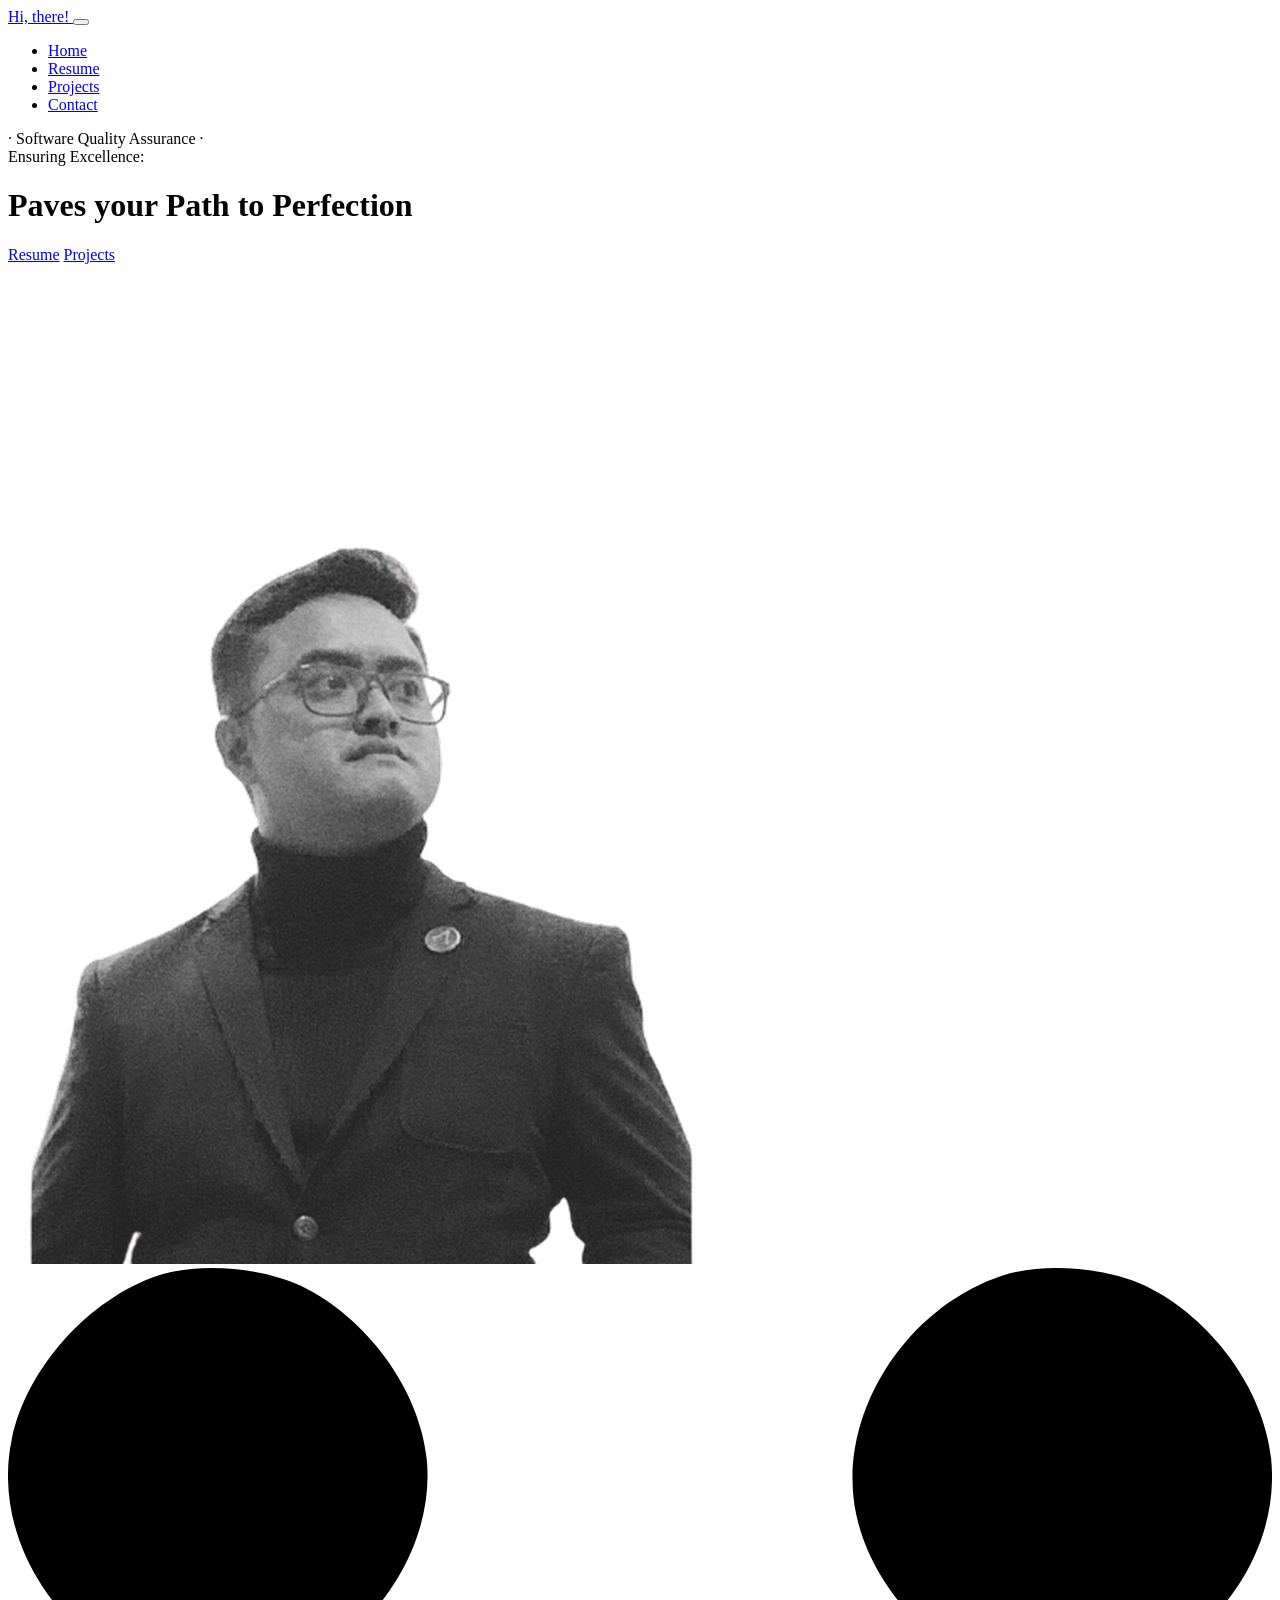
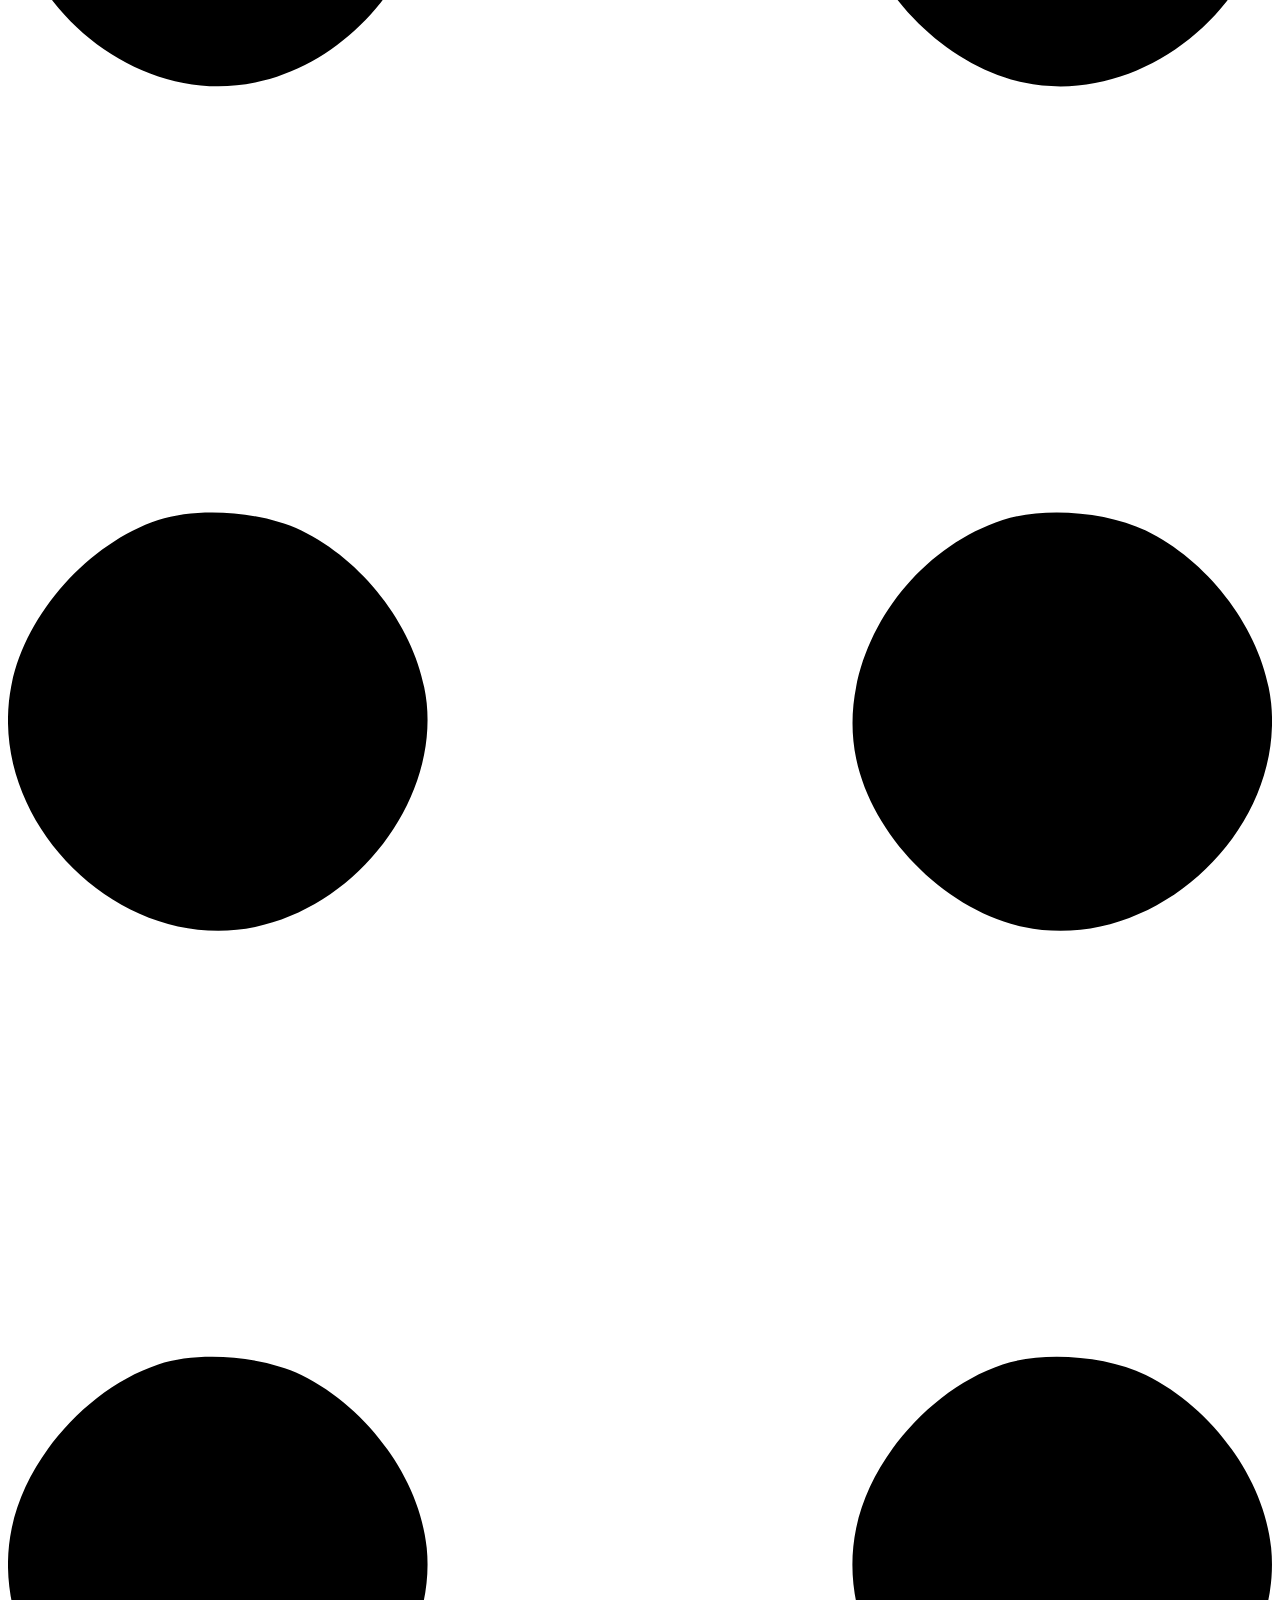
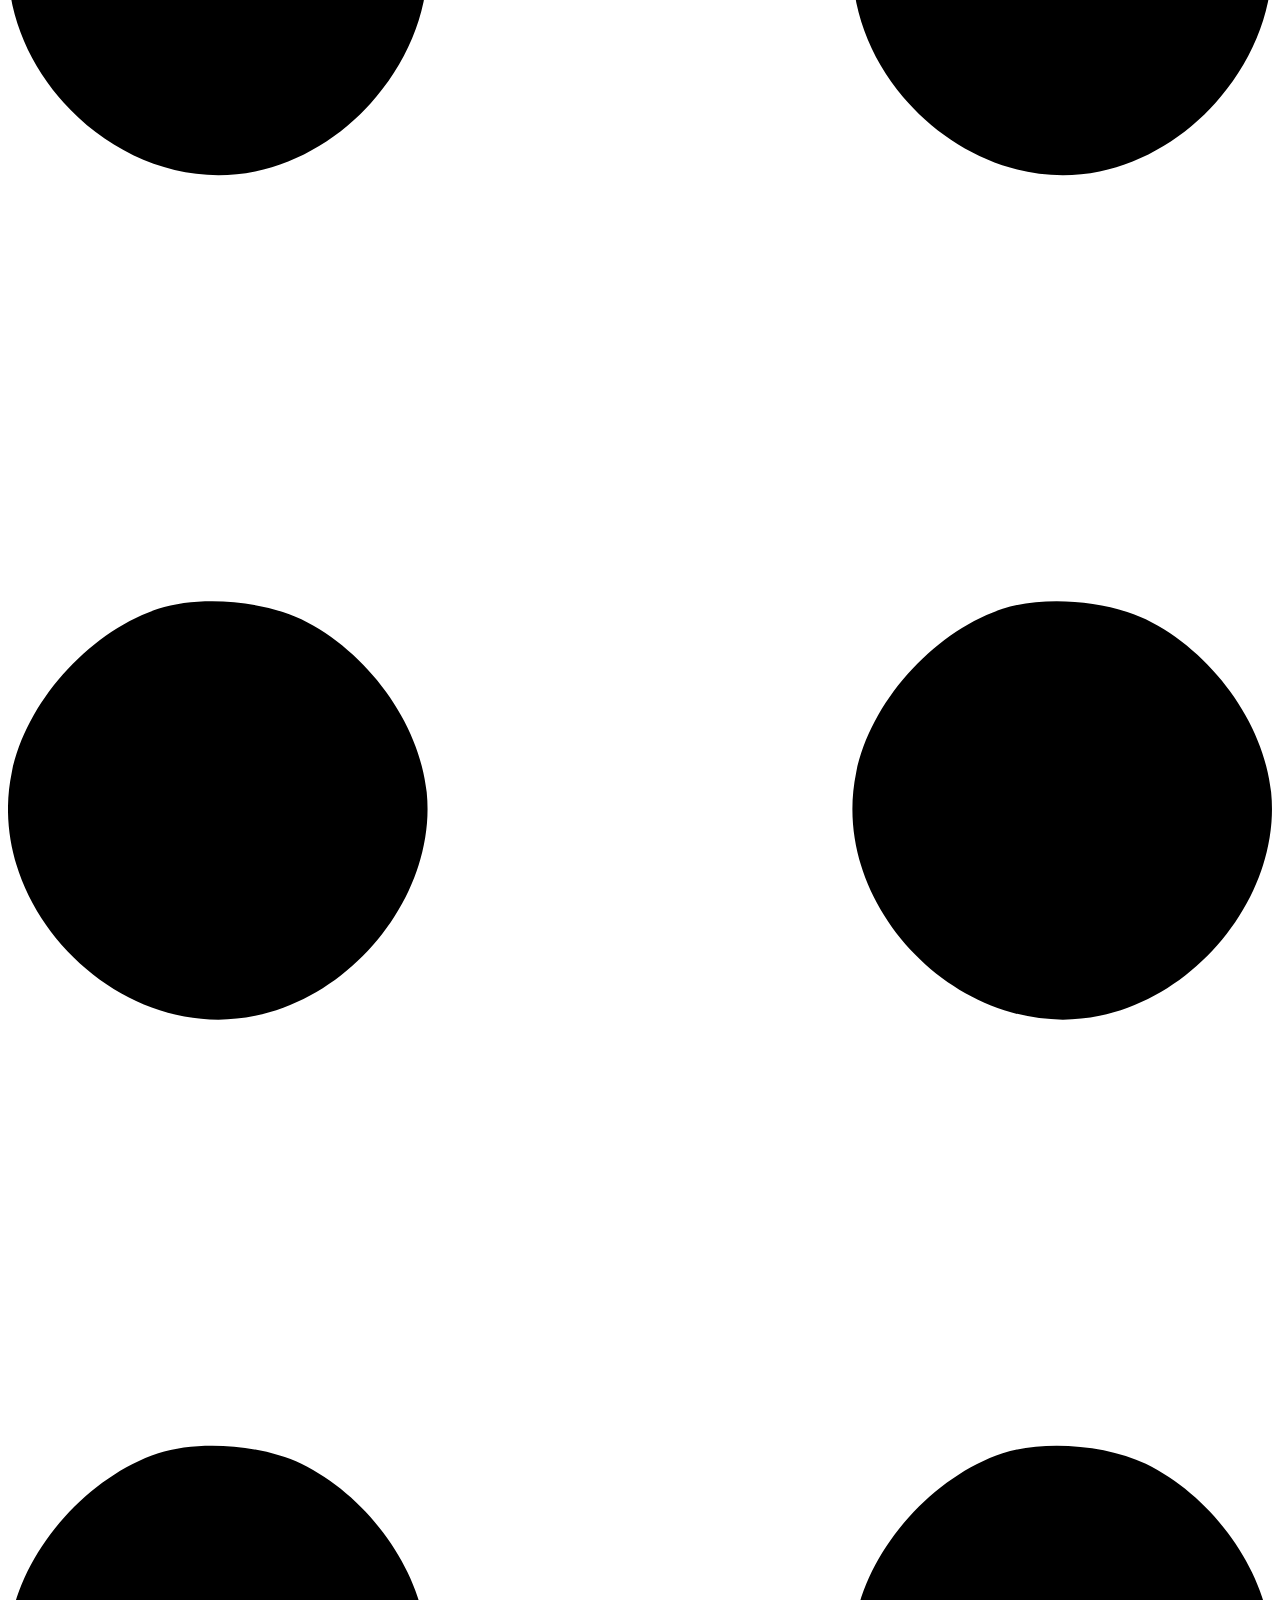
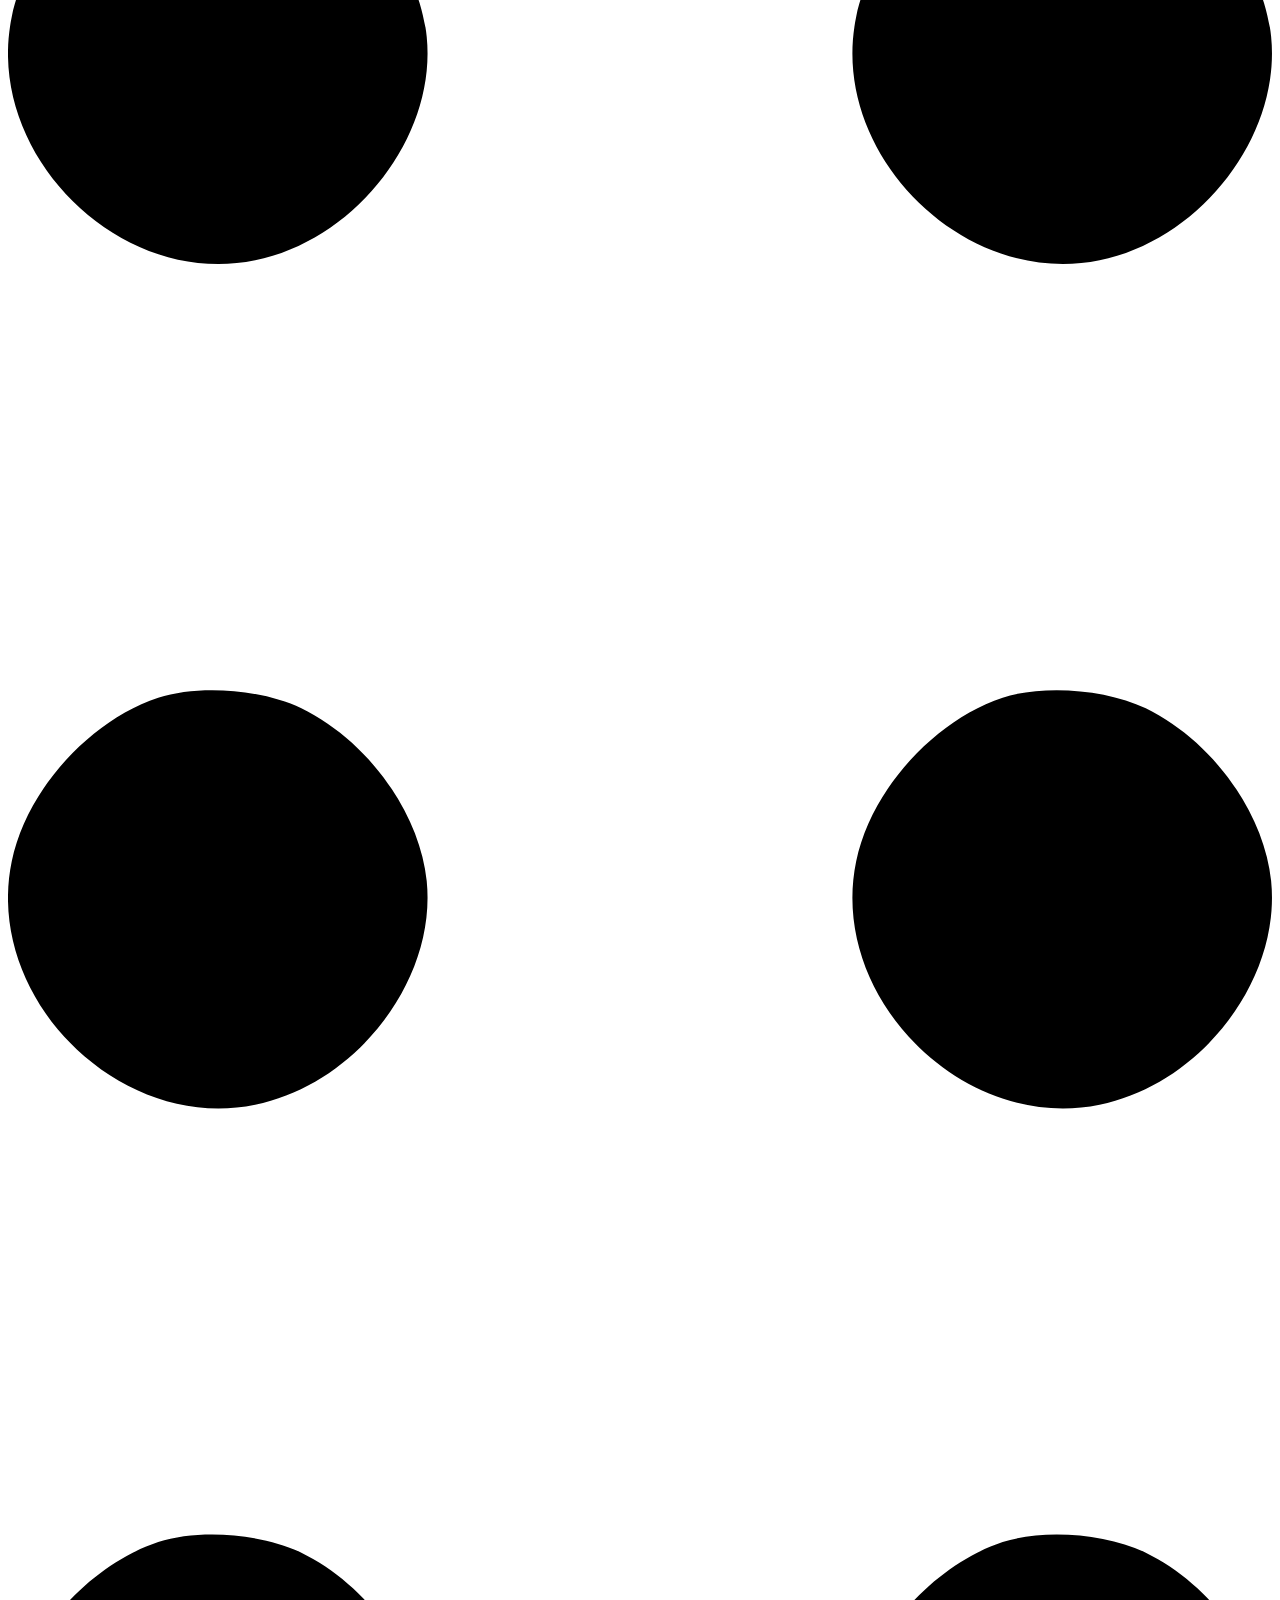
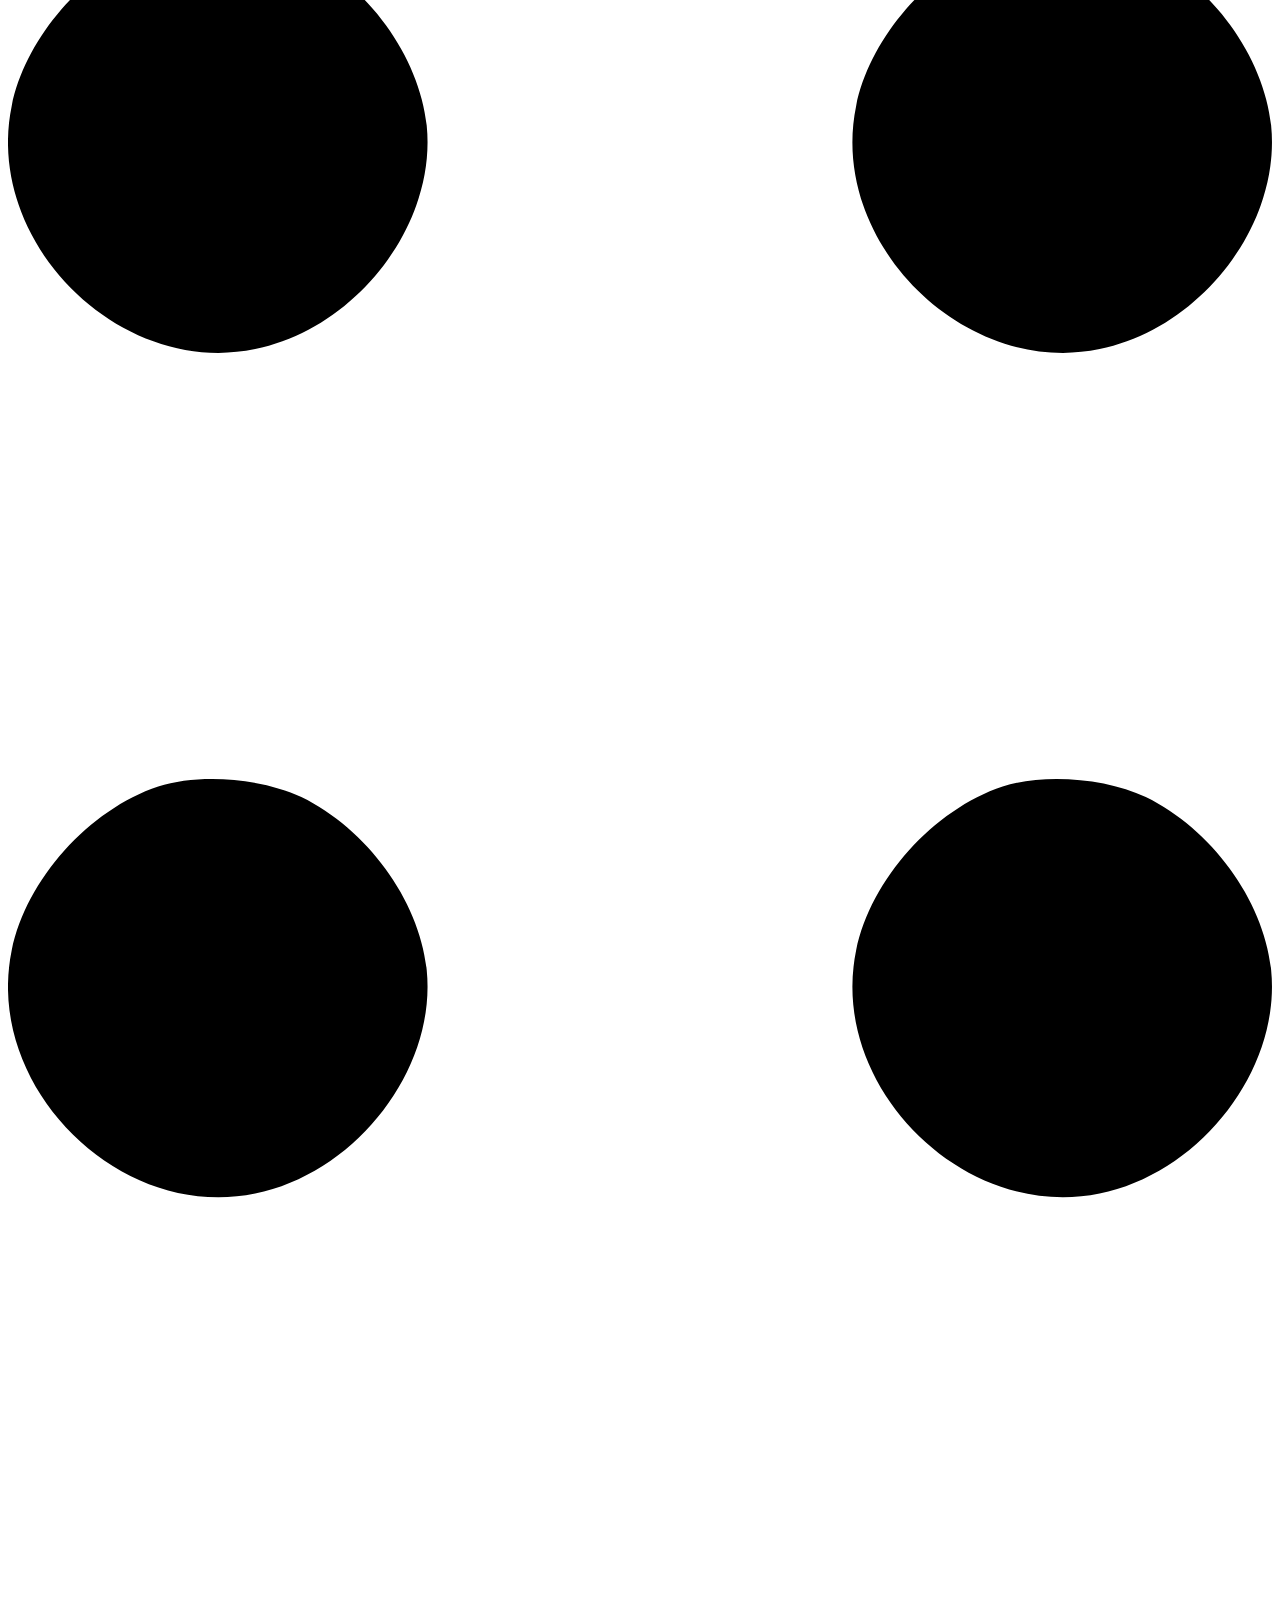
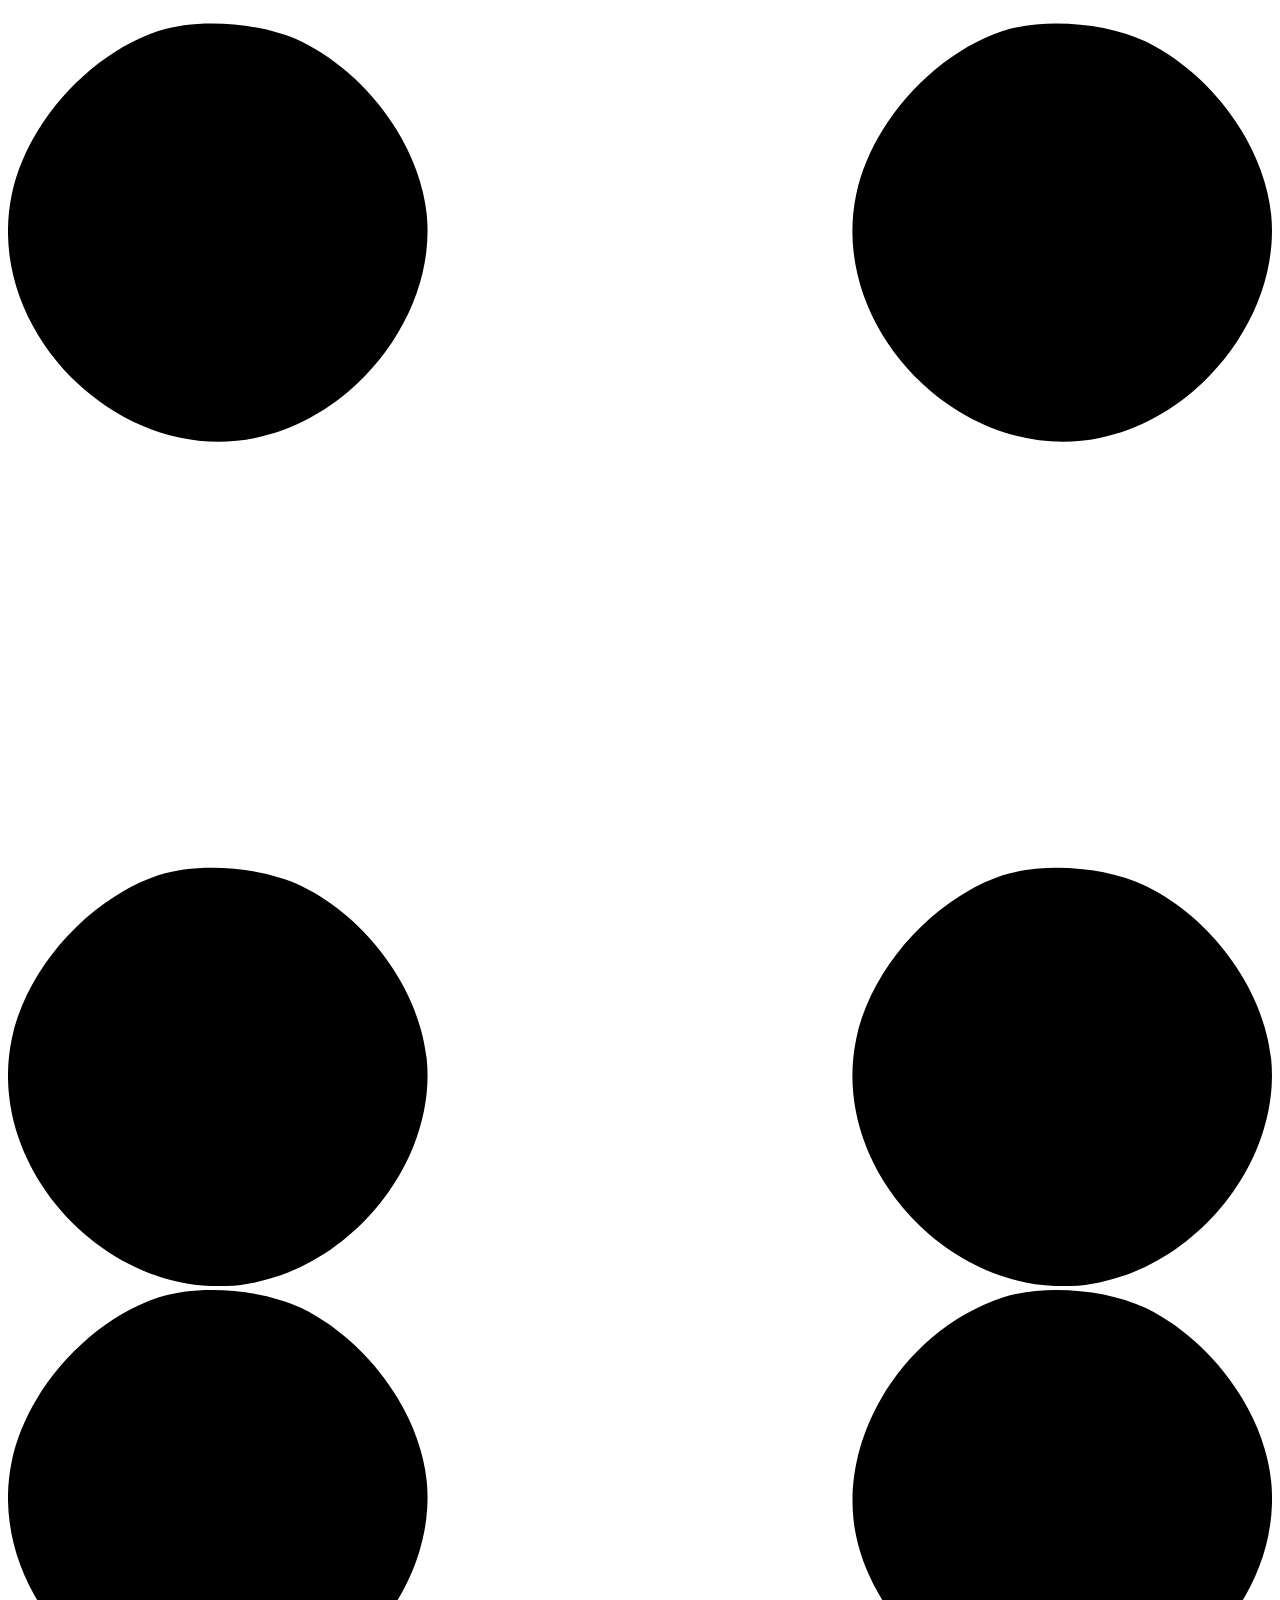
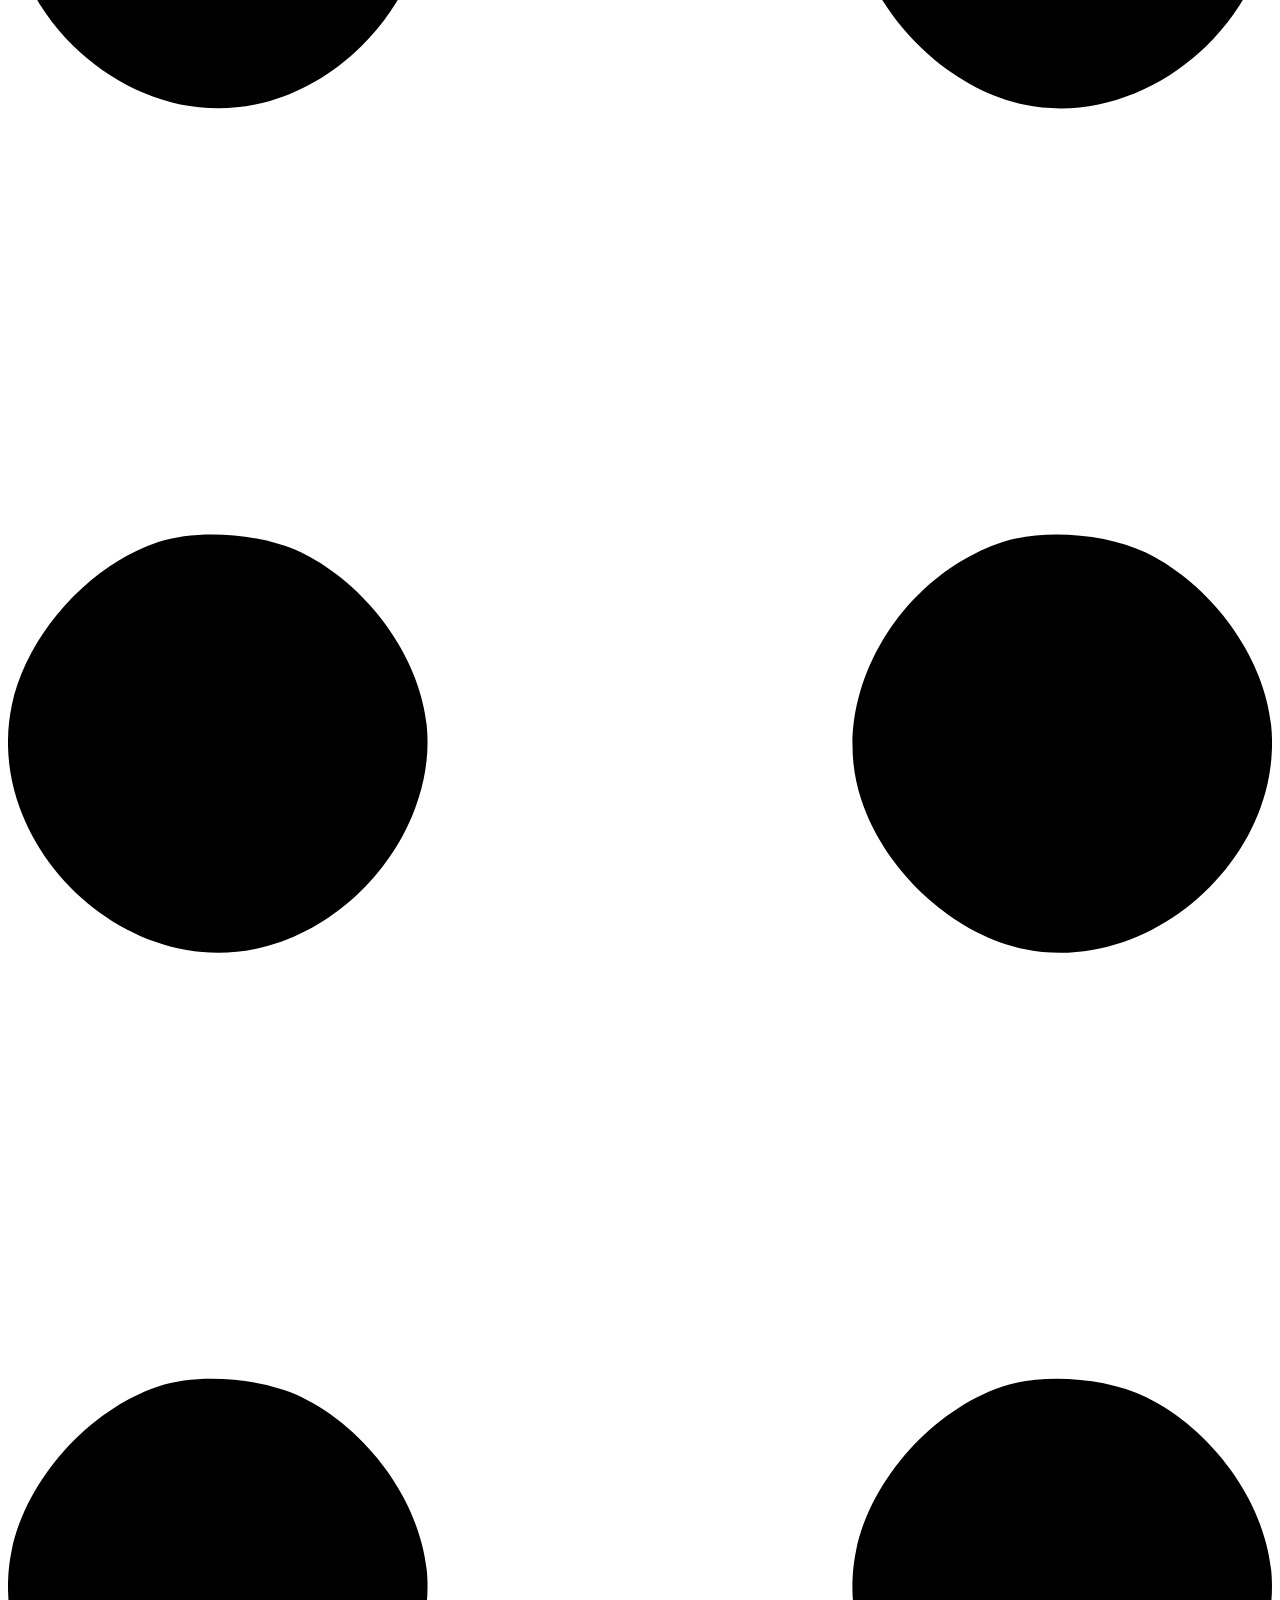
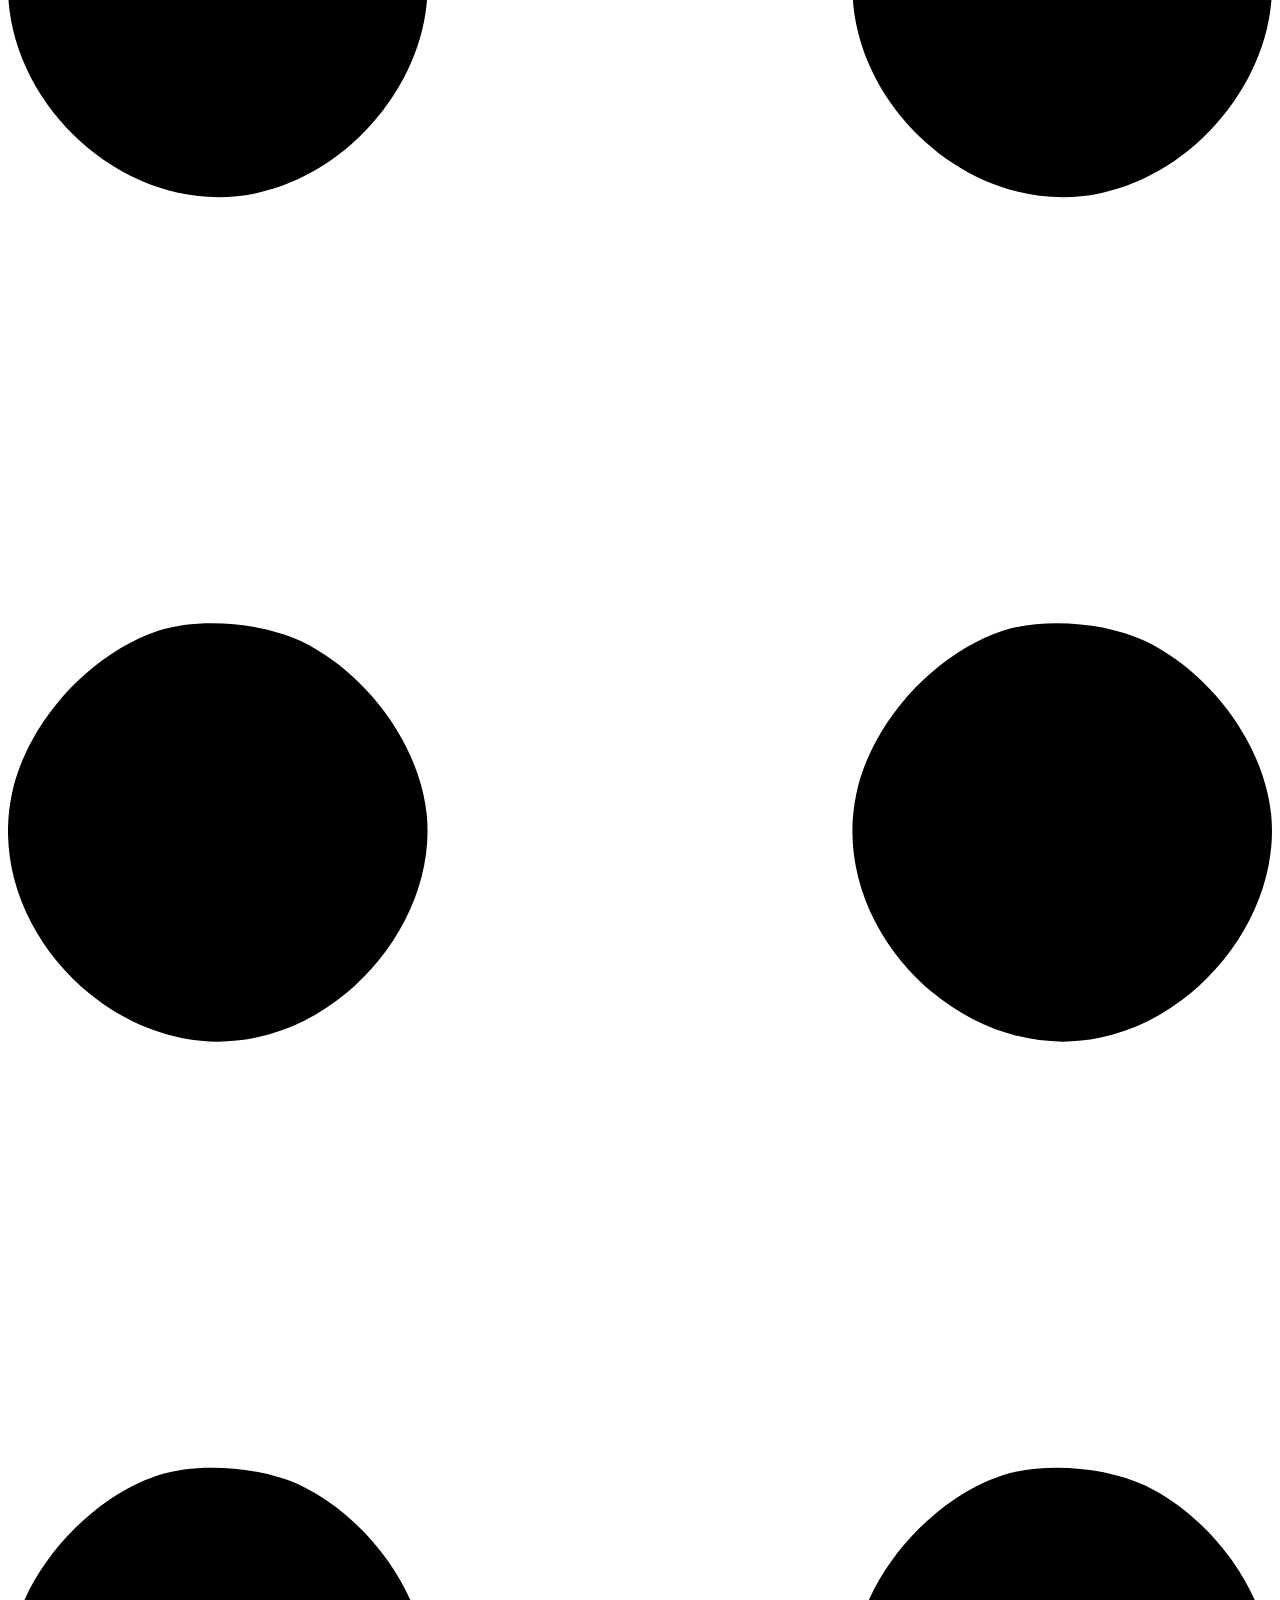
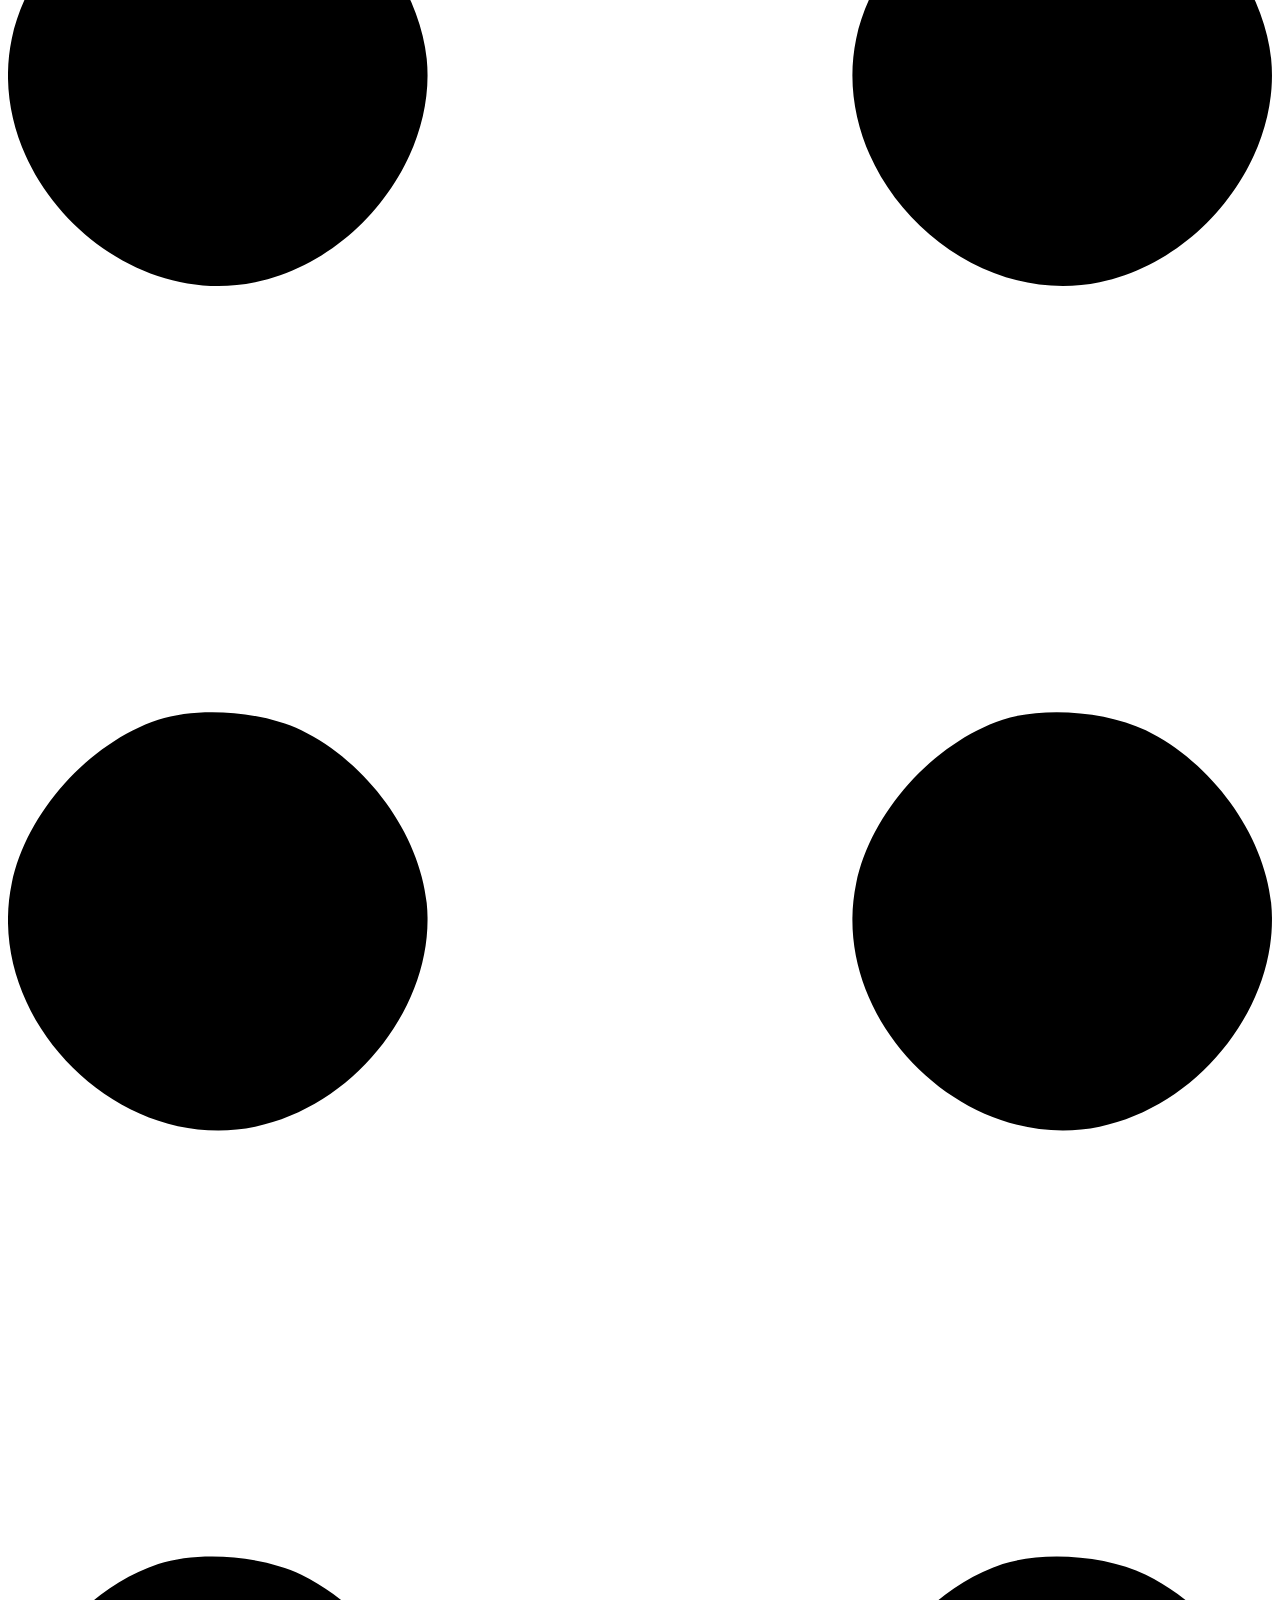
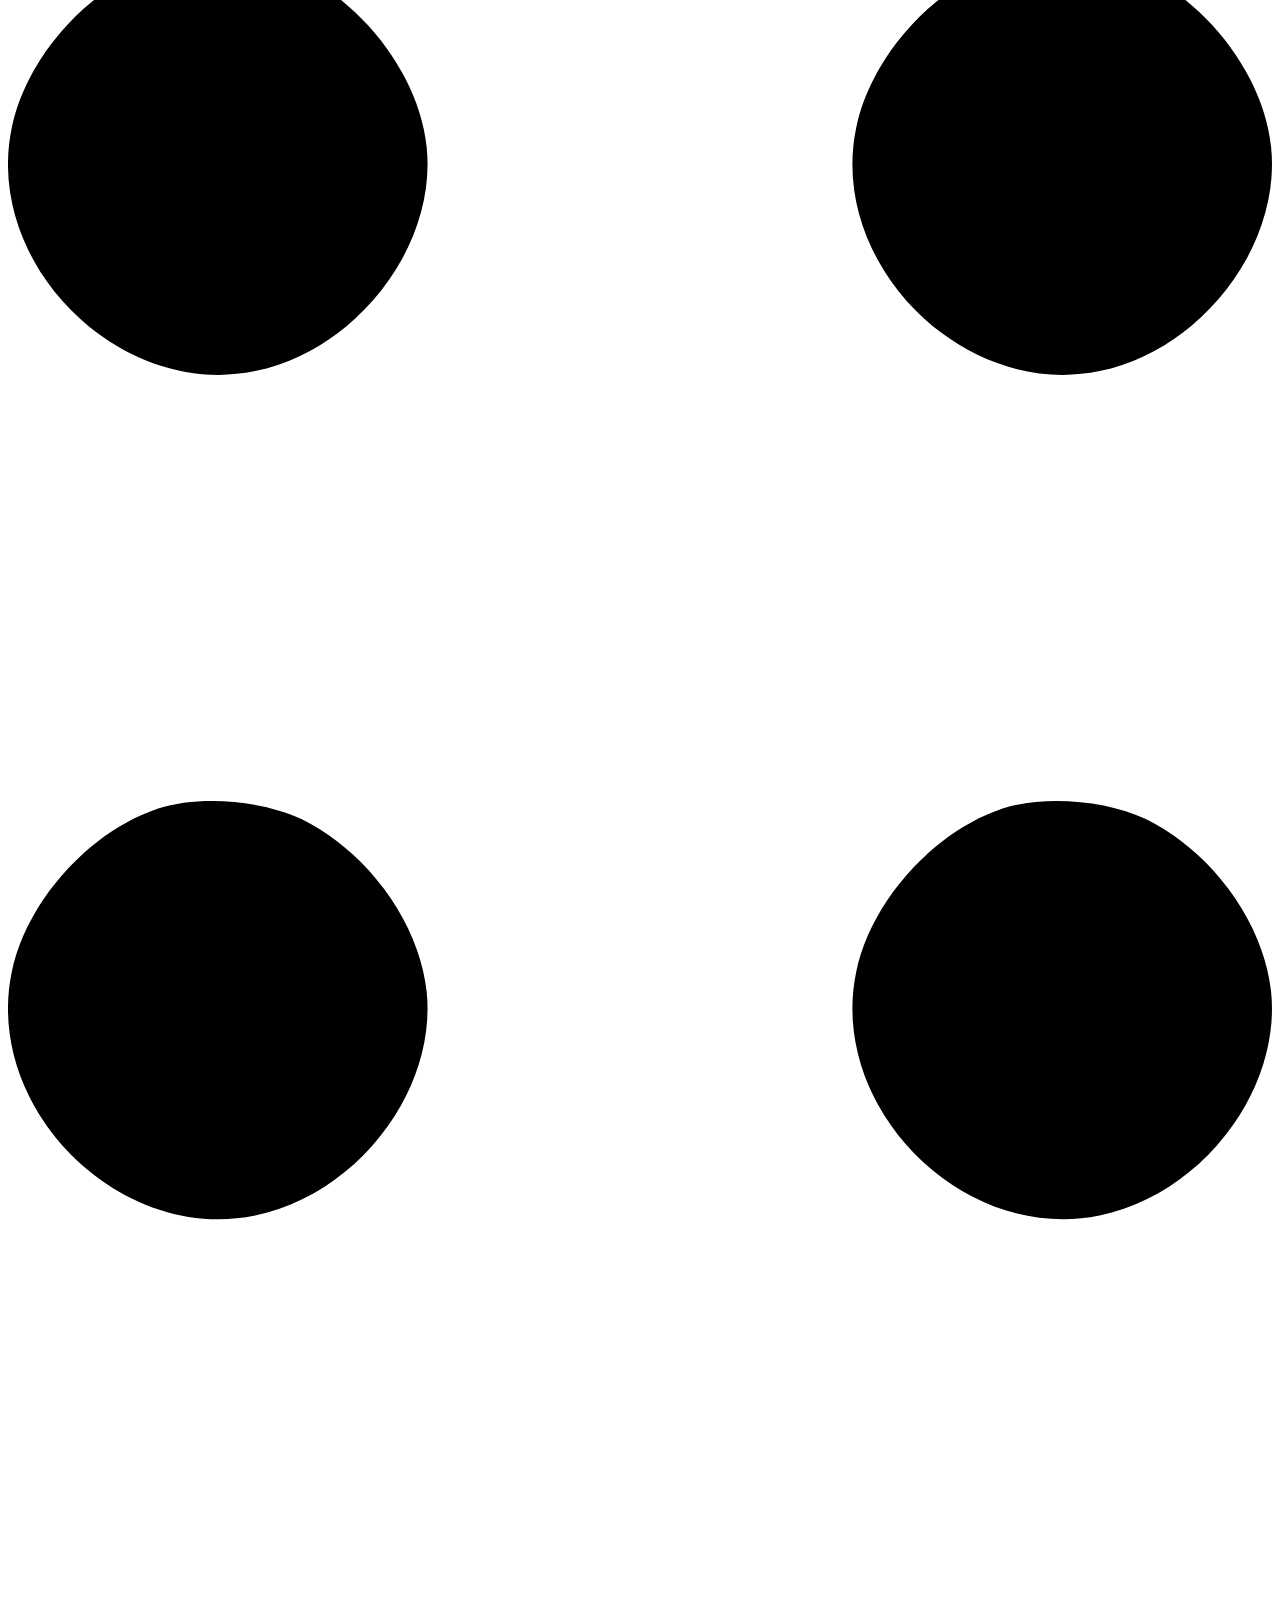
==== index.html @ fd980cbb "Update index.html" ====
<!DOCTYPE html>
<html lang="en">
    <head>
        <meta charset="utf-8" />
        <meta name="viewport" content="width=device-width, initial-scale=1, shrink-to-fit=no" />
        <meta name="description" content="" />
        <meta name="author" content="" />
        <title>Personal - Start Bootstrap Theme</title>
        <!-- Favicon-->
        <link rel="icon" type="image/x-icon" href="assets/favicon.ico" />
        <!-- Custom Google font-->
        <link rel="preconnect" href="https://fonts.googleapis.com" />
        <link rel="preconnect" href="https://fonts.gstatic.com" crossorigin />
        <link href="https://fonts.googleapis.com/css2?family=Plus+Jakarta+Sans:wght@100;200;300;400;500;600;700;800;900&amp;display=swap" rel="stylesheet" />
        <!-- Bootstrap icons-->
        <link href="https://cdn.jsdelivr.net/npm/bootstrap-icons@1.8.1/font/bootstrap-icons.css" rel="stylesheet" />
        <!-- Core theme CSS (includes Bootstrap)-->
        <link href="css/styles.css" rel="stylesheet" />
    </head>
    <body class="d-flex flex-column h-100">
        <main class="flex-shrink-0">
            <!-- Navigation-->
            <nav class="navbar navbar-expand-lg navbar-light bg-white py-3">
                <div class="container px-5">
                    <a class="navbar-brand" href="index.html"><span class="fw-bolder text-primary">Hi, there! </span></a>
                    <button class="navbar-toggler" type="button" data-bs-toggle="collapse" data-bs-target="#navbarSupportedContent" aria-controls="navbarSupportedContent" aria-expanded="false" aria-label="Toggle navigation"><span class="navbar-toggler-icon"></span></button>
                    <div class="collapse navbar-collapse" id="navbarSupportedContent">
                        <ul class="navbar-nav ms-auto mb-2 mb-lg-0 small fw-bolder">
                            <li class="nav-item"><a class="nav-link" href="index.html">Home</a></li>
                            <li class="nav-item"><a class="nav-link" href="resume.html">Resume</a></li>
                            <li class="nav-item"><a class="nav-link" href="projects.html">Projects</a></li>
                            <li class="nav-item"><a class="nav-link" href="contact.html">Contact</a></li>
                        </ul>
                    </div>
                </div>
            </nav>
            <!-- Header-->
            <header class="py-5">
                <div class="container px-5 pb-5">
                    <div class="row gx-5 align-items-center">
                        <div class="col-xxl-5">
                            <!-- Header text content-->
                            <div class="text-center text-xxl-start">
                                <div class="badge bg-gradient-primary-to-secondary text-white mb-4"><div class="text-uppercase"> &middot; Software Quality Assurance &middot; </div></div>
                                <div class="fs-3 fw-light text-muted">  Ensuring Excellence: </div>
                                <h1 class="display-3 fw-bolder mb-5"><span class="text-gradient d-inline"> Paves your Path to Perfection </span></h1>
                                <div class="d-grid gap-3 d-sm-flex justify-content-sm-center justify-content-xxl-start mb-3">
                                    <a class="btn btn-primary btn-lg px-5 py-3 me-sm-3 fs-6 fw-bolder" href="resume.html">Resume</a>
                                    <a class="btn btn-outline-dark btn-lg px-5 py-3 fs-6 fw-bolder" href="projects.html">Projects</a>
                                </div>
                            </div>
                        </div>
                        <div class="col-xxl-7">
                            <!-- Header profile picture-->
                            <div class="d-flex justify-content-center mt-5 mt-xxl-0">
                                <div class="profile bg-gradient-primary-to-secondary">
                                    <!-- TIP: For best results, use a photo with a transparent background like the demo example below-->
                                    <!-- Watch a tutorial on how to do this on YouTube (link)-->
                                    <img class="profile-img" src="assets/profile.png" alt="..." />
                                    <div class="dots-1">
                                        <!-- SVG Dots-->
                                        <svg version="1.1" xmlns="http://www.w3.org/2000/svg" xmlns:xlink="http://www.w3.org/1999/xlink" x="0px" y="0px" viewBox="0 0 191.6 1215.4" style="enable-background: new 0 0 191.6 1215.4" xml:space="preserve">
                                            <g transform="translate(0.000000,1280.000000) scale(0.100000,-0.100000)">
                                                <path d="M227.7,12788.6c-105-35-200-141-222-248c-43-206,163-412,369-369c155,32,275,190,260,339c-11,105-90,213-190,262        C383.7,12801.6,289.7,12808.6,227.7,12788.6z"></path>
                                                <path d="M1507.7,12788.6c-151-50-253-216-222-362c25-119,136-230,254-255c194-41,395,142,375,339c-11,105-90,213-190,262        C1663.7,12801.6,1569.7,12808.6,1507.7,12788.6z"></path>
                                                <path d="M227.7,11508.6c-105-35-200-141-222-248c-43-206,163-412,369-369c155,32,275,190,260,339c-11,105-90,213-190,262        C383.7,11521.6,289.7,11528.6,227.7,11508.6z"></path>
                                                <path d="M1507.7,11508.6c-151-50-253-216-222-362c25-119,136-230,254-255c194-41,395,142,375,339c-11,105-90,213-190,262        C1663.7,11521.6,1569.7,11528.6,1507.7,11508.6z"></path>
                                                <path d="M227.7,10228.6c-105-35-200-141-222-248c-43-206,163-412,369-369c155,32,275,190,260,339c-11,105-90,213-190,262        C383.7,10241.6,289.7,10248.6,227.7,10228.6z"></path>
                                                <path d="M1507.7,10228.6c-105-35-200-141-222-248c-43-206,163-412,369-369c155,32,275,190,260,339c-11,105-90,213-190,262        C1663.7,10241.6,1569.7,10248.6,1507.7,10228.6z"></path>
                                                <path d="M227.7,8948.6c-105-35-200-141-222-248c-43-206,163-412,369-369c155,32,275,190,260,339c-11,105-90,213-190,262        C383.7,8961.6,289.7,8968.6,227.7,8948.6z"></path>
                                                <path d="M1507.7,8948.6c-105-35-200-141-222-248c-43-206,163-412,369-369c155,32,275,190,260,339c-11,105-90,213-190,262        C1663.7,8961.6,1569.7,8968.6,1507.7,8948.6z"></path>
                                                <path d="M227.7,7668.6c-105-35-200-141-222-248c-43-206,163-412,369-369c155,32,275,190,260,339c-11,105-90,213-190,262        C383.7,7681.6,289.7,7688.6,227.7,7668.6z"></path>
                                                <path d="M1507.7,7668.6c-105-35-200-141-222-248c-43-206,163-412,369-369c155,32,275,190,260,339c-11,105-90,213-190,262        C1663.7,7681.6,1569.7,7688.6,1507.7,7668.6z"></path>
                                                <path d="M227.7,6388.6c-105-35-200-141-222-248c-43-206,163-412,369-369c155,32,275,190,260,339c-11,105-90,213-190,262        C383.7,6401.6,289.7,6408.6,227.7,6388.6z"></path>
                                                <path d="M1507.7,6388.6c-105-35-200-141-222-248c-43-206,163-412,369-369c155,32,275,190,260,339c-11,105-90,213-190,262        C1663.7,6401.6,1569.7,6408.6,1507.7,6388.6z"></path>
                                                <path d="M227.7,5108.6c-105-35-200-141-222-248c-43-206,163-412,369-369c155,32,275,190,260,339c-11,105-90,213-190,262        C383.7,5121.6,289.7,5128.6,227.7,5108.6z"></path>
                                                <path d="M1507.7,5108.6c-105-35-200-141-222-248c-43-206,163-412,369-369c155,32,275,190,260,339c-11,105-90,213-190,262        C1663.7,5121.6,1569.7,5128.6,1507.7,5108.6z"></path>
                                                <path d="M227.7,3828.6c-105-35-200-141-222-248c-43-206,163-412,369-369c155,32,275,190,260,339c-11,105-90,213-190,262        C383.7,3841.6,289.7,3848.6,227.7,3828.6z"></path>
                                                <path d="M1507.7,3828.6c-105-35-200-141-222-248c-43-206,163-412,369-369c155,32,275,190,260,339c-11,105-90,213-190,262        C1663.7,3841.6,1569.7,3848.6,1507.7,3828.6z"></path>
                                                <path d="M227.7,2548.6c-105-35-200-141-222-248c-43-206,163-412,369-369c155,32,275,190,260,339c-11,105-90,213-190,262        C383.7,2561.6,289.7,2568.6,227.7,2548.6z"></path>
                                                <path d="M1507.7,2548.6c-105-35-200-141-222-248c-43-206,163-412,369-369c155,32,275,190,260,339c-11,105-90,213-190,262        C1663.7,2561.6,1569.7,2568.6,1507.7,2548.6z"></path>
                                                <path d="M227.7,1268.6c-105-35-200-141-222-248c-43-206,163-412,369-369c155,32,275,190,260,339c-11,105-90,213-190,262        C383.7,1281.6,289.7,1288.6,227.7,1268.6z"></path>
                                                <path d="M1507.7,1268.6c-105-35-200-141-222-248c-43-206,163-412,369-369c155,32,275,190,260,339c-11,105-90,213-190,262        C1663.7,1281.6,1569.7,1288.6,1507.7,1268.6z"></path>
                                            </g>
                                        </svg>
                                        <!-- END of SVG dots-->
                                    </div>
                                    <div class="dots-2">
                                        <!-- SVG Dots-->
                                        <svg version="1.1" xmlns="http://www.w3.org/2000/svg" xmlns:xlink="http://www.w3.org/1999/xlink" x="0px" y="0px" viewBox="0 0 191.6 1215.4" style="enable-background: new 0 0 191.6 1215.4" xml:space="preserve">
                                            <g transform="translate(0.000000,1280.000000) scale(0.100000,-0.100000)">
                                                <path d="M227.7,12788.6c-105-35-200-141-222-248c-43-206,163-412,369-369c155,32,275,190,260,339c-11,105-90,213-190,262        C383.7,12801.6,289.7,12808.6,227.7,12788.6z"></path>
                                                <path d="M1507.7,12788.6c-151-50-253-216-222-362c25-119,136-230,254-255c194-41,395,142,375,339c-11,105-90,213-190,262        C1663.7,12801.6,1569.7,12808.6,1507.7,12788.6z"></path>
                                                <path d="M227.7,11508.6c-105-35-200-141-222-248c-43-206,163-412,369-369c155,32,275,190,260,339c-11,105-90,213-190,262        C383.7,11521.6,289.7,11528.6,227.7,11508.6z"></path>
                                                <path d="M1507.7,11508.6c-151-50-253-216-222-362c25-119,136-230,254-255c194-41,395,142,375,339c-11,105-90,213-190,262        C1663.7,11521.6,1569.7,11528.6,1507.7,11508.6z"></path>
                                                <path d="M227.7,10228.6c-105-35-200-141-222-248c-43-206,163-412,369-369c155,32,275,190,260,339c-11,105-90,213-190,262        C383.7,10241.6,289.7,10248.6,227.7,10228.6z"></path>
                                                <path d="M1507.7,10228.6c-105-35-200-141-222-248c-43-206,163-412,369-369c155,32,275,190,260,339c-11,105-90,213-190,262        C1663.7,10241.6,1569.7,10248.6,1507.7,10228.6z"></path>
                                                <path d="M227.7,8948.6c-105-35-200-141-222-248c-43-206,163-412,369-369c155,32,275,190,260,339c-11,105-90,213-190,262        C383.7,8961.6,289.7,8968.6,227.7,8948.6z"></path>
                                                <path d="M1507.7,8948.6c-105-35-200-141-222-248c-43-206,163-412,369-369c155,32,275,190,260,339c-11,105-90,213-190,262        C1663.7,8961.6,1569.7,8968.6,1507.7,8948.6z"></path>
                                                <path d="M227.7,7668.6c-105-35-200-141-222-248c-43-206,163-412,369-369c155,32,275,190,260,339c-11,105-90,213-190,262        C383.7,7681.6,289.7,7688.6,227.7,7668.6z"></path>
                                                <path d="M1507.7,7668.6c-105-35-200-141-222-248c-43-206,163-412,369-369c155,32,275,190,260,339c-11,105-90,213-190,262        C1663.7,7681.6,1569.7,7688.6,1507.7,7668.6z"></path>
                                                <path d="M227.7,6388.6c-105-35-200-141-222-248c-43-206,163-412,369-369c155,32,275,190,260,339c-11,105-90,213-190,262        C383.7,6401.6,289.7,6408.6,227.7,6388.6z"></path>
                                                <path d="M1507.7,6388.6c-105-35-200-141-222-248c-43-206,163-412,369-369c155,32,275,190,260,339c-11,105-90,213-190,262        C1663.7,6401.6,1569.7,6408.6,1507.7,6388.6z"></path>
                                                <path d="M227.7,5108.6c-105-35-200-141-222-248c-43-206,163-412,369-369c155,32,275,190,260,339c-11,105-90,213-190,262        C383.7,5121.6,289.7,5128.6,227.7,5108.6z"></path>
                                                <path d="M1507.7,5108.6c-105-35-200-141-222-248c-43-206,163-412,369-369c155,32,275,190,260,339c-11,105-90,213-190,262        C1663.7,5121.6,1569.7,5128.6,1507.7,5108.6z"></path>
                                                <path d="M227.7,3828.6c-105-35-200-141-222-248c-43-206,163-412,369-369c155,32,275,190,260,339c-11,105-90,213-190,262        C383.7,3841.6,289.7,3848.6,227.7,3828.6z"></path>
                                                <path d="M1507.7,3828.6c-105-35-200-141-222-248c-43-206,163-412,369-369c155,32,275,190,260,339c-11,105-90,213-190,262        C1663.7,3841.6,1569.7,3848.6,1507.7,3828.6z"></path>
                                                <path d="M227.7,2548.6c-105-35-200-141-222-248c-43-206,163-412,369-369c155,32,275,190,260,339c-11,105-90,213-190,262        C383.7,2561.6,289.7,2568.6,227.7,2548.6z"></path>
                                                <path d="M1507.7,2548.6c-105-35-200-141-222-248c-43-206,163-412,369-369c155,32,275,190,260,339c-11,105-90,213-190,262        C1663.7,2561.6,1569.7,2568.6,1507.7,2548.6z"></path>
                                                <path d="M227.7,1268.6c-105-35-200-141-222-248c-43-206,163-412,369-369c155,32,275,190,260,339c-11,105-90,213-190,262        C383.7,1281.6,289.7,1288.6,227.7,1268.6z"></path>
                                                <path d="M1507.7,1268.6c-105-35-200-141-222-248c-43-206,163-412,369-369c155,32,275,190,260,339c-11,105-90,213-190,262        C1663.7,1281.6,1569.7,1288.6,1507.7,1268.6z"></path>
                                            </g>
                                        </svg>
                                        <!-- END of SVG dots-->
                                    </div>
                                    <div class="dots-3">
                                        <!-- SVG Dots-->
                                        <svg version="1.1" xmlns="http://www.w3.org/2000/svg" xmlns:xlink="http://www.w3.org/1999/xlink" x="0px" y="0px" viewBox="0 0 191.6 1215.4" style="enable-background: new 0 0 191.6 1215.4" xml:space="preserve">
                                            <g transform="translate(0.000000,1280.000000) scale(0.100000,-0.100000)">
                                                <path d="M227.7,12788.6c-105-35-200-141-222-248c-43-206,163-412,369-369c155,32,275,190,260,339c-11,105-90,213-190,262        C383.7,12801.6,289.7,12808.6,227.7,12788.6z"></path>
                                                <path d="M1507.7,12788.6c-151-50-253-216-222-362c25-119,136-230,254-255c194-41,395,142,375,339c-11,105-90,213-190,262        C1663.7,12801.6,1569.7,12808.6,1507.7,12788.6z"></path>
                                                <path d="M227.7,11508.6c-105-35-200-141-222-248c-43-206,163-412,369-369c155,32,275,190,260,339c-11,105-90,213-190,262        C383.7,11521.6,289.7,11528.6,227.7,11508.6z"></path>
                                                <path d="M1507.7,11508.6c-151-50-253-216-222-362c25-119,136-230,254-255c194-41,395,142,375,339c-11,105-90,213-190,262        C1663.7,11521.6,1569.7,11528.6,1507.7,11508.6z"></path>
                                                <path d="M227.7,10228.6c-105-35-200-141-222-248c-43-206,163-412,369-369c155,32,275,190,260,339c-11,105-90,213-190,262        C383.7,10241.6,289.7,10248.6,227.7,10228.6z"></path>
                                                <path d="M1507.7,10228.6c-105-35-200-141-222-248c-43-206,163-412,369-369c155,32,275,190,260,339c-11,105-90,213-190,262        C1663.7,10241.6,1569.7,10248.6,1507.7,10228.6z"></path>
                                                <path d="M227.7,8948.6c-105-35-200-141-222-248c-43-206,163-412,369-369c155,32,275,190,260,339c-11,105-90,213-190,262        C383.7,8961.6,289.7,8968.6,227.7,8948.6z"></path>
                                                <path d="M1507.7,8948.6c-105-35-200-141-222-248c-43-206,163-412,369-369c155,32,275,190,260,339c-11,105-90,213-190,262        C1663.7,8961.6,1569.7,8968.6,1507.7,8948.6z"></path>
                                                <path d="M227.7,7668.6c-105-35-200-141-222-248c-43-206,163-412,369-369c155,32,275,190,260,339c-11,105-90,213-190,262        C383.7,7681.6,289.7,7688.6,227.7,7668.6z"></path>
                                                <path d="M1507.7,7668.6c-105-35-200-141-222-248c-43-206,163-412,369-369c155,32,275,190,260,339c-11,105-90,213-190,262        C1663.7,7681.6,1569.7,7688.6,1507.7,7668.6z"></path>
                                                <path d="M227.7,6388.6c-105-35-200-141-222-248c-43-206,163-412,369-369c155,32,275,190,260,339c-11,105-90,213-190,262        C383.7,6401.6,289.7,6408.6,227.7,6388.6z"></path>
                                                <path d="M1507.7,6388.6c-105-35-200-141-222-248c-43-206,163-412,369-369c155,32,275,190,260,339c-11,105-90,213-190,262        C1663.7,6401.6,1569.7,6408.6,1507.7,6388.6z"></path>
                                                <path d="M227.7,5108.6c-105-35-200-141-222-248c-43-206,163-412,369-369c155,32,275,190,260,339c-11,105-90,213-190,262        C383.7,5121.6,289.7,5128.6,227.7,5108.6z"></path>
                                                <path d="M1507.7,5108.6c-105-35-200-141-222-248c-43-206,163-412,369-369c155,32,275,190,260,339c-11,105-90,213-190,262        C1663.7,5121.6,1569.7,5128.6,1507.7,5108.6z"></path>
                                                <path d="M227.7,3828.6c-105-35-200-141-222-248c-43-206,163-412,369-369c155,32,275,190,260,339c-11,105-90,213-190,262        C383.7,3841.6,289.7,3848.6,227.7,3828.6z"></path>
                                                <path d="M1507.7,3828.6c-105-35-200-141-222-248c-43-206,163-412,369-369c155,32,275,190,260,339c-11,105-90,213-190,262        C1663.7,3841.6,1569.7,3848.6,1507.7,3828.6z"></path>
                                                <path d="M227.7,2548.6c-105-35-200-141-222-248c-43-206,163-412,369-369c155,32,275,190,260,339c-11,105-90,213-190,262        C383.7,2561.6,289.7,2568.6,227.7,2548.6z"></path>
                                                <path d="M1507.7,2548.6c-105-35-200-141-222-248c-43-206,163-412,369-369c155,32,275,190,260,339c-11,105-90,213-190,262        C1663.7,2561.6,1569.7,2568.6,1507.7,2548.6z"></path>
                                                <path d="M227.7,1268.6c-105-35-200-141-222-248c-43-206,163-412,369-369c155,32,275,190,260,339c-11,105-90,213-190,262        C383.7,1281.6,289.7,1288.6,227.7,1268.6z"></path>
                                                <path d="M1507.7,1268.6c-105-35-200-141-222-248c-43-206,163-412,369-369c155,32,275,190,260,339c-11,105-90,213-190,262        C1663.7,1281.6,1569.7,1288.6,1507.7,1268.6z"></path>
                                            </g>
                                        </svg>
                                        <!-- END of SVG dots-->
                                    </div>
                                    <div class="dots-4">
                                        <!-- SVG Dots-->
                                        <svg version="1.1" xmlns="http://www.w3.org/2000/svg" xmlns:xlink="http://www.w3.org/1999/xlink" x="0px" y="0px" viewBox="0 0 191.6 1215.4" style="enable-background: new 0 0 191.6 1215.4" xml:space="preserve">
                                            <g transform="translate(0.000000,1280.000000) scale(0.100000,-0.100000)">
                                                <path d="M227.7,12788.6c-105-35-200-141-222-248c-43-206,163-412,369-369c155,32,275,190,260,339c-11,105-90,213-190,262        C383.7,12801.6,289.7,12808.6,227.7,12788.6z"></path>
                                                <path d="M1507.7,12788.6c-151-50-253-216-222-362c25-119,136-230,254-255c194-41,395,142,375,339c-11,105-90,213-190,262        C1663.7,12801.6,1569.7,12808.6,1507.7,12788.6z"></path>
                                                <path d="M227.7,11508.6c-105-35-200-141-222-248c-43-206,163-412,369-369c155,32,275,190,260,339c-11,105-90,213-190,262        C383.7,11521.6,289.7,11528.6,227.7,11508.6z"></path>
                                                <path d="M1507.7,11508.6c-151-50-253-216-222-362c25-119,136-230,254-255c194-41,395,142,375,339c-11,105-90,213-190,262        C1663.7,11521.6,1569.7,11528.6,1507.7,11508.6z"></path>
                                                <path d="M227.7,10228.6c-105-35-200-141-222-248c-43-206,163-412,369-369c155,32,275,190,260,339c-11,105-90,213-190,262        C383.7,10241.6,289.7,10248.6,227.7,10228.6z"></path>
                                                <path d="M1507.7,10228.6c-105-35-200-141-222-248c-43-206,163-412,369-369c155,32,275,190,260,339c-11,105-90,213-190,262        C1663.7,10241.6,1569.7,10248.6,1507.7,10228.6z"></path>
                                                <path d="M227.7,8948.6c-105-35-200-141-222-248c-43-206,163-412,369-369c155,32,275,190,260,339c-11,105-90,213-190,262        C383.7,8961.6,289.7,8968.6,227.7,8948.6z"></path>
                                                <path d="M1507.7,8948.6c-105-35-200-141-222-248c-43-206,163-412,369-369c155,32,275,190,260,339c-11,105-90,213-190,262        C1663.7,8961.6,1569.7,8968.6,1507.7,8948.6z"></path>
                                                <path d="M227.7,7668.6c-105-35-200-141-222-248c-43-206,163-412,369-369c155,32,275,190,260,339c-11,105-90,213-190,262        C383.7,7681.6,289.7,7688.6,227.7,7668.6z"></path>
                                                <path d="M1507.7,7668.6c-105-35-200-141-222-248c-43-206,163-412,369-369c155,32,275,190,260,339c-11,105-90,213-190,262        C1663.7,7681.6,1569.7,7688.6,1507.7,7668.6z"></path>
                                                <path d="M227.7,6388.6c-105-35-200-141-222-248c-43-206,163-412,369-369c155,32,275,190,260,339c-11,105-90,213-190,262        C383.7,6401.6,289.7,6408.6,227.7,6388.6z"></path>
                                                <path d="M1507.7,6388.6c-105-35-200-141-222-248c-43-206,163-412,369-369c155,32,275,190,260,339c-11,105-90,213-190,262        C1663.7,6401.6,1569.7,6408.6,1507.7,6388.6z"></path>
                                                <path d="M227.7,5108.6c-105-35-200-141-222-248c-43-206,163-412,369-369c155,32,275,190,260,339c-11,105-90,213-190,262        C383.7,5121.6,289.7,5128.6,227.7,5108.6z"></path>
                                                <path d="M1507.7,5108.6c-105-35-200-141-222-248c-43-206,163-412,369-369c155,32,275,190,260,339c-11,105-90,213-190,262        C1663.7,5121.6,1569.7,5128.6,1507.7,5108.6z"></path>
                                                <path d="M227.7,3828.6c-105-35-200-141-222-248c-43-206,163-412,369-369c155,32,275,190,260,339c-11,105-90,213-190,262        C383.7,3841.6,289.7,3848.6,227.7,3828.6z"></path>
                                                <path d="M1507.7,3828.6c-105-35-200-141-222-248c-43-206,163-412,369-369c155,32,275,190,260,339c-11,105-90,213-190,262        C1663.7,3841.6,1569.7,3848.6,1507.7,3828.6z"></path>
                                                <path d="M227.7,2548.6c-105-35-200-141-222-248c-43-206,163-412,369-369c155,32,275,190,260,339c-11,105-90,213-190,262        C383.7,2561.6,289.7,2568.6,227.7,2548.6z"></path>
                                                <path d="M1507.7,2548.6c-105-35-200-141-222-248c-43-206,163-412,369-369c155,32,275,190,260,339c-11,105-90,213-190,262        C1663.7,2561.6,1569.7,2568.6,1507.7,2548.6z"></path>
                                                <path d="M227.7,1268.6c-105-35-200-141-222-248c-43-206,163-412,369-369c155,32,275,190,260,339c-11,105-90,213-190,262        C383.7,1281.6,289.7,1288.6,227.7,1268.6z"></path>
                                                <path d="M1507.7,1268.6c-105-35-200-141-222-248c-43-206,163-412,369-369c155,32,275,190,260,339c-11,105-90,213-190,262        C1663.7,1281.6,1569.7,1288.6,1507.7,1268.6z"></path>
                                            </g>
                                        </svg>
                                        <!-- END of SVG dots-->
                                    </div>
                                </div>
                            </div>
                        </div>
                    </div>
                </div>
            </header>
            <!-- About Section-->
            <section class="bg-light py-5">
                <div class="container px-5">
                    <div class="row gx-5 justify-content-center">
                        <div class="col-xxl-8">
                            <div class="text-center my-5">
                                <h2 class="display-5 fw-bolder"><span class="text-gradient d-inline">About Me</span></h2>
                                <p class="lead fw-light mb-4">I'm Fauzan, Test Automation & Architecture Enthusiast.</p>
                                <p class="text-muted">Experienced Quality Assurance who likes to automate his work, especially on mobile devices. Familiar with Selenium, Appium in Java language, but Fell In love with a Robot Framework in Python language since it's... Python. Likes Katalon Studio but sometimes it felt simpler to code rather than filling a lot of textfields. Also a bachelor degree in Informatics from Telkom University.</p>
                                <div class="d-flex justify-content-center fs-2 gap-4">
                                    <!-- a class="text-gradient" href="https://www.linkedin.com/in/fauzanafianto"><i class="bi bi-twitter"></i></a -->
                                    <a class="text-gradient" href="https://www.linkedin.com/in/fauzanafianto"><i class="bi bi-linkedin"></i></a>
                                    <a class="text-gradient" href="https://github.com/thearticle"><i class="bi bi-github"></i></a>
                                </div>
                            </div>
                        </div>
                    </div>
                </div>
            </section>
        </main>
        <!-- Footer-->
        <footer class="bg-white py-4 mt-auto">
            <div class="container px-5">
                <div class="row align-items-center justify-content-between flex-column flex-sm-row">
                    <div class="col-auto"><div class="small m-0">Copyright &copy; Your Website 2023</div></div>
                    <div class="col-auto">
                        <a class="small" href="#!">Privacy</a>
                        <span class="mx-1">&middot;</span>
                        <a class="small" href="#!">Terms</a>
                        <span class="mx-1">&middot;</span>
                        <a class="small" href="#!">Contact</a>
                    </div>
                </div>
            </div>
        </footer>
        <!-- Bootstrap core JS-->
        <script src="https://cdn.jsdelivr.net/npm/bootstrap@5.2.3/dist/js/bootstrap.bundle.min.js"></script>
        <!-- Core theme JS-->
        <script src="js/scripts.js"></script>
    </body>
</html>
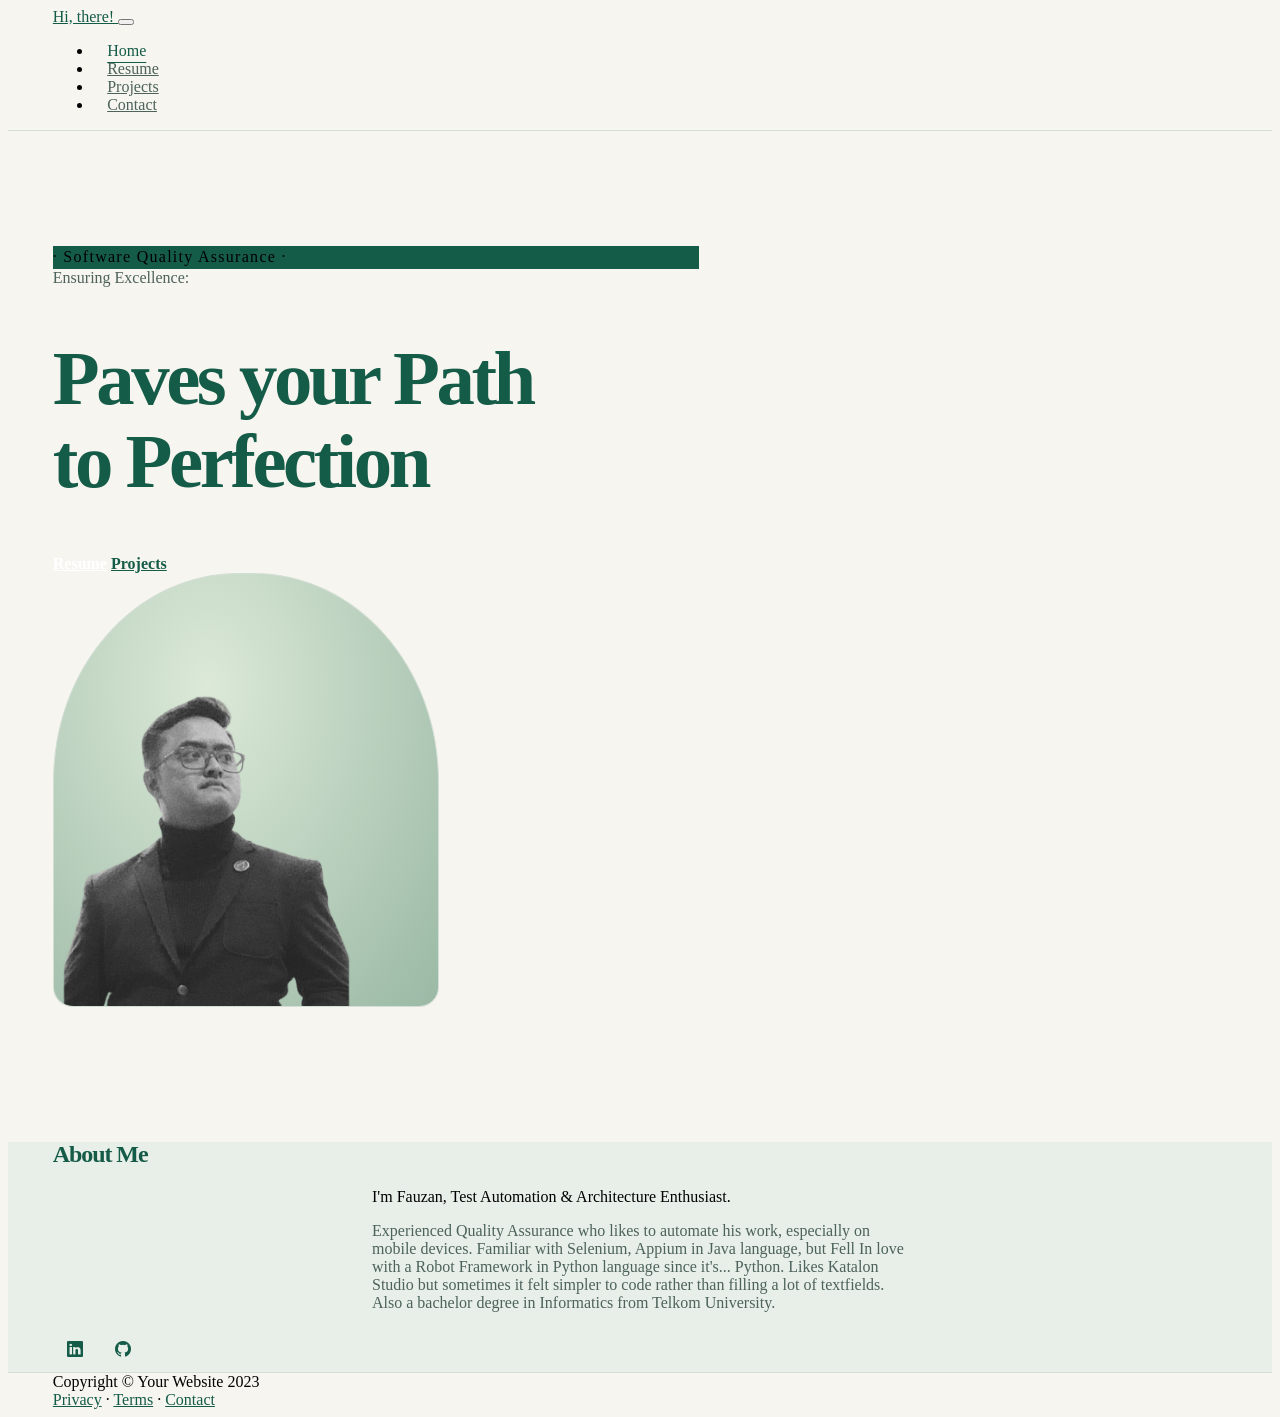
==== commit c3c55937: "Apply portfolio redesign to index.html" ====
--- a/index.html
+++ b/index.html
@@ -11,13 +11,14 @@
         <!-- Custom Google font-->
         <link rel="preconnect" href="https://fonts.googleapis.com" />
         <link rel="preconnect" href="https://fonts.gstatic.com" crossorigin />
-        <link href="https://fonts.googleapis.com/css2?family=Plus+Jakarta+Sans:wght@100;200;300;400;500;600;700;800;900&amp;display=swap" rel="stylesheet" />
+        <link href="https://fonts.googleapis.com/css2?family=DM+Sans:wght@400;500;600;700;800&amp;display=swap" rel="stylesheet" />
         <!-- Bootstrap icons-->
         <link href="https://cdn.jsdelivr.net/npm/bootstrap-icons@1.8.1/font/bootstrap-icons.css" rel="stylesheet" />
         <!-- Core theme CSS (includes Bootstrap)-->
         <link href="css/styles.css" rel="stylesheet" />
+        <link href="css/portfolio.css" rel="stylesheet" />
     </head>
-    <body class="d-flex flex-column h-100">
+    <body class="portfolio portfolio-home d-flex flex-column h-100">
         <main class="flex-shrink-0">
             <!-- Navigation-->
             <nav class="navbar navbar-expand-lg navbar-light bg-white py-3">
@@ -26,7 +27,7 @@
                     <button class="navbar-toggler" type="button" data-bs-toggle="collapse" data-bs-target="#navbarSupportedContent" aria-controls="navbarSupportedContent" aria-expanded="false" aria-label="Toggle navigation"><span class="navbar-toggler-icon"></span></button>
                     <div class="collapse navbar-collapse" id="navbarSupportedContent">
                         <ul class="navbar-nav ms-auto mb-2 mb-lg-0 small fw-bolder">
-                            <li class="nav-item"><a class="nav-link" href="index.html">Home</a></li>
+                            <li class="nav-item"><a class="nav-link" aria-current="page" href="index.html">Home</a></li>
                             <li class="nav-item"><a class="nav-link" href="resume.html">Resume</a></li>
                             <li class="nav-item"><a class="nav-link" href="projects.html">Projects</a></li>
                             <li class="nav-item"><a class="nav-link" href="contact.html">Contact</a></li>
@@ -38,25 +39,25 @@
             <header class="py-5">
                 <div class="container px-5 pb-5">
                     <div class="row gx-5 align-items-center">
-                        <div class="col-xxl-5">
+                        <div class="hero-copy col-xxl-5">
                             <!-- Header text content-->
                             <div class="text-center text-xxl-start">
                                 <div class="badge bg-gradient-primary-to-secondary text-white mb-4"><div class="text-uppercase"> &middot; Software Quality Assurance &middot; </div></div>
                                 <div class="fs-3 fw-light text-muted">  Ensuring Excellence: </div>
                                 <h1 class="display-3 fw-bolder mb-5"><span class="text-gradient d-inline"> Paves your Path to Perfection </span></h1>
-                                <div class="d-grid gap-3 d-sm-flex justify-content-sm-center justify-content-xxl-start mb-3">
+                                <div class="hero-actions d-grid gap-3 d-sm-flex justify-content-sm-center justify-content-xxl-start mb-3">
                                     <a class="btn btn-primary btn-lg px-5 py-3 me-sm-3 fs-6 fw-bolder" href="resume.html">Resume</a>
                                     <a class="btn btn-outline-dark btn-lg px-5 py-3 fs-6 fw-bolder" href="projects.html">Projects</a>
                                 </div>
                             </div>
                         </div>
-                        <div class="col-xxl-7">
+                        <div class="hero-portrait col-xxl-7">
                             <!-- Header profile picture-->
                             <div class="d-flex justify-content-center mt-5 mt-xxl-0">
                                 <div class="profile bg-gradient-primary-to-secondary">
                                     <!-- TIP: For best results, use a photo with a transparent background like the demo example below-->
                                     <!-- Watch a tutorial on how to do this on YouTube (link)-->
-                                    <img class="profile-img" src="assets/profile.png" alt="..." />
+                                    <img class="profile-img" src="assets/profile.png" alt="Muhammad Fauzan Afianto" />
                                     <div class="dots-1">
                                         <!-- SVG Dots-->
                                         <svg version="1.1" xmlns="http://www.w3.org/2000/svg" xmlns:xlink="http://www.w3.org/1999/xlink" x="0px" y="0px" viewBox="0 0 191.6 1215.4" style="enable-background: new 0 0 191.6 1215.4" xml:space="preserve">
@@ -186,8 +187,8 @@
                                 <p class="text-muted">Experienced Quality Assurance who likes to automate his work, especially on mobile devices. Familiar with Selenium, Appium in Java language, but Fell In love with a Robot Framework in Python language since it's... Python. Likes Katalon Studio but sometimes it felt simpler to code rather than filling a lot of textfields. Also a bachelor degree in Informatics from Telkom University.</p>
                                 <div class="d-flex justify-content-center fs-2 gap-4">
                                     <!-- a class="text-gradient" href="https://www.linkedin.com/in/fauzanafianto"><i class="bi bi-twitter"></i></a -->
-                                    <a class="text-gradient" href="https://www.linkedin.com/in/fauzanafianto"><i class="bi bi-linkedin"></i></a>
-                                    <a class="text-gradient" href="https://github.com/thearticle"><i class="bi bi-github"></i></a>
+                                    <a class="text-gradient" href="https://www.linkedin.com/in/fauzanafianto" aria-label="LinkedIn"><i class="bi bi-linkedin"></i></a>
+                                    <a class="text-gradient" href="https://github.com/thearticle" aria-label="GitHub"><i class="bi bi-github"></i></a>
                                 </div>
                             </div>
                         </div>
--- a/css/portfolio.css
+++ b/css/portfolio.css
@@ -0,0 +1,95 @@
+:root {
+  --paper: #f6f5ef;
+  --ink: #192c28;
+  --muted: #4c625b;
+  --green: #145b48;
+  --line: #d3ded5;
+  --wash: #e8efe8;
+  --bs-body-color: var(--ink);
+  --bs-body-bg: var(--paper);
+  --bs-body-font-family: "DM Sans", system-ui, sans-serif;
+  --bs-body-line-height: 1.65;
+}
+body.portfolio { min-height: 100vh; background: var(--paper) !important; }
+.portfolio .container { --bs-gutter-x: clamp(2rem, 7vw, 6rem); }
+.portfolio .container.px-5 { padding-inline: calc(var(--bs-gutter-x) * .5) !important; }
+.portfolio .navbar, .portfolio footer { background: var(--paper) !important; }
+.portfolio .navbar { border-bottom: 1px solid var(--line); }
+.portfolio footer { border-top: 1px solid var(--line); }
+.portfolio .navbar-brand { white-space: normal; }
+.portfolio .nav-link { color: var(--muted); padding-inline: .9rem; }
+.portfolio .nav-link[aria-current], .portfolio .nav-link:hover { color: var(--green); }
+.portfolio .nav-link[aria-current] { text-decoration: underline; text-underline-offset: .4em; }
+.portfolio a { color: var(--green); }
+.portfolio :focus-visible { outline: 3px solid #a24821; outline-offset: 4px; }
+.portfolio .text-muted { color: var(--muted) !important; }
+.portfolio .text-primary, .portfolio .text-secondary { color: var(--green) !important; }
+.portfolio .text-gradient {
+  background: none;
+  -webkit-text-fill-color: currentColor;
+  color: var(--green);
+}
+.portfolio h1, .portfolio h2 { letter-spacing: -.045em; line-height: 1.08; }
+.portfolio h1 { font-size: clamp(2.65rem, 6vw, 5.3rem); text-wrap: balance; }
+.portfolio .btn { border-radius: .55rem; font-weight: 700; }
+.portfolio .btn-primary {
+  --bs-btn-bg: #145b48;
+  --bs-btn-border-color: #145b48;
+  --bs-btn-hover-bg: #0e4536;
+  --bs-btn-hover-border-color: #0e4536;
+  --bs-btn-active-bg: #0e4536;
+  --bs-btn-active-border-color: #0e4536;
+  --bs-btn-disabled-bg: #145b48;
+  --bs-btn-disabled-border-color: #145b48;
+  color: white;
+}
+.portfolio .btn-outline-light { color: white; }
+.portfolio .btn-outline-light:hover { color: var(--ink); }
+.portfolio .bg-gradient-primary-to-secondary { background: var(--green); }
+.portfolio .bg-light { background-color: var(--wash) !important; }
+.portfolio .card {
+  background: #fffefa;
+  border: 1px solid var(--line) !important;
+  box-shadow: 0 12px 28px -23px #28493b99 !important;
+  overflow-wrap: anywhere;
+}
+.portfolio .card .p-5 { padding: clamp(1.25rem, 4vw, 3rem) !important; }
+.portfolio .badge { letter-spacing: .08em; white-space: normal; line-height: 1.4; }
+.portfolio-home .profile {
+  isolation: isolate;
+  overflow: hidden;
+  border: 1px solid var(--line);
+  border-radius: 48% 48% 1.25rem 1.25rem;
+  width: min(78vw, 24rem);
+  height: min(87vw, 27rem);
+  margin: 0;
+  background: radial-gradient(ellipse at 40% 26%, #dce9d8, #9ab9a5);
+}
+.portfolio-home .profile-img { height: 100%; max-width: 100%; object-fit: contain; object-position: bottom; }
+.portfolio-home .profile [class^="dots-"] { display: none; }
+.portfolio-home header { padding-block: clamp(3.5rem, 9vw, 8rem) !important; }
+.portfolio-home header .pb-5 { padding-bottom: 0 !important; }
+.portfolio-home section p { max-width: 67ch; margin-inline: auto; }
+.portfolio-home section a[aria-label] { display: inline-grid; place-items: center; min-width: 44px; min-height: 44px; }
+.experience-header { gap: 1rem; flex-wrap: wrap; }
+.experience-grid { display: grid; gap: 1rem; }
+.experience-card { padding: clamp(1.25rem, 3vw, 2rem); }
+.experience-card h3 { font-size: 1.25rem; font-weight: 750; }
+.experience-card p:last-child { margin-bottom: 0; }
+.experience-meta { color: var(--muted); font-size: .9rem; }
+.experience-metrics { display: flex; flex-wrap: wrap; gap: .75rem; padding: 0; list-style: none; }
+.experience-metrics li { flex: 1 1 12rem; background: var(--wash); border-radius: .55rem; padding: .75rem 1rem; }
+.experience-metrics strong { display: block; color: var(--green); font-size: 1.25rem; }
+@media (min-width: 992px) {
+  .portfolio-home .hero-copy { flex: 0 0 auto; width: 55%; }
+  .portfolio-home .hero-portrait { flex: 0 0 auto; width: 45%; }
+  .portfolio-home .hero-copy > div { text-align: left !important; }
+  .portfolio-home .hero-actions { justify-content: flex-start !important; }
+  .portfolio-home .hero-portrait > div { margin-top: 0 !important; }
+}
+@media (prefers-reduced-motion: no-preference) {
+  .portfolio .btn, .portfolio .nav-link { transition: color 160ms ease, background-color 160ms ease, border-color 160ms ease; }
+}
+@media (prefers-reduced-motion: reduce) {
+  .portfolio *, .portfolio *::before, .portfolio *::after { animation: none !important; transition: none !important; scroll-behavior: auto !important; }
+}
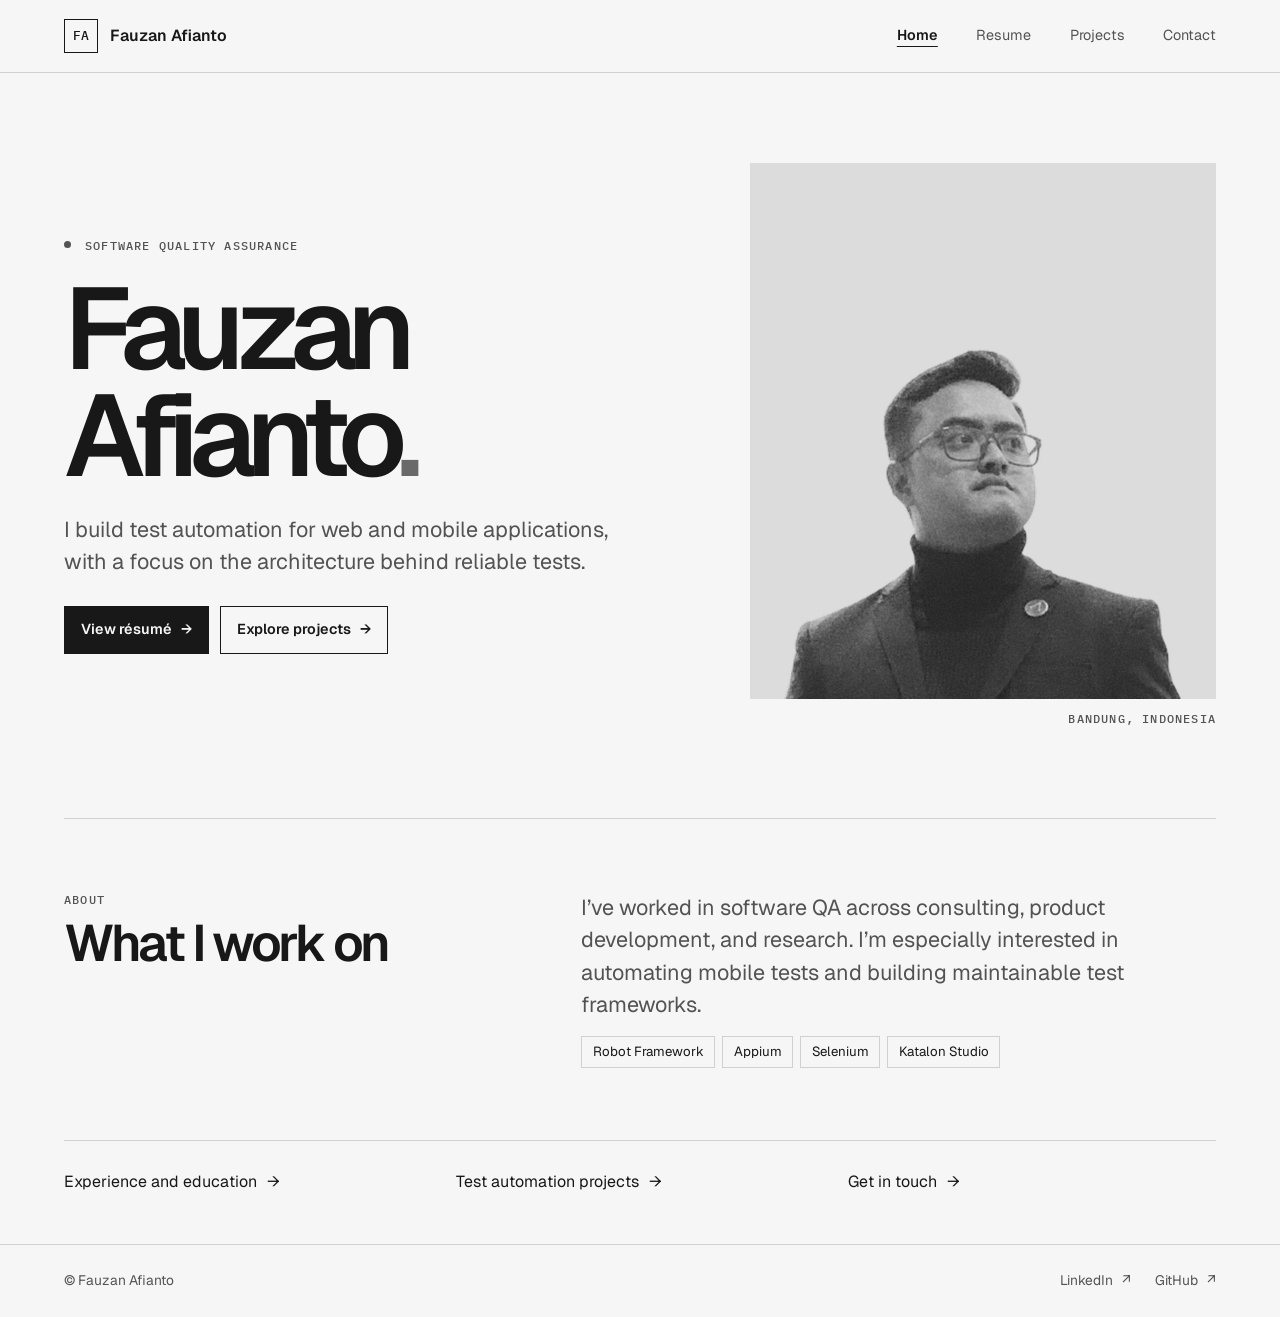
==== commit d1619ce2: "Redesign CV site in monochrome" ====
--- a/index.html
+++ b/index.html
@@ -1,219 +1,75 @@
-<!DOCTYPE html>
+<!doctype html>
 <html lang="en">
-    <head>
-        <meta charset="utf-8" />
-        <meta name="viewport" content="width=device-width, initial-scale=1, shrink-to-fit=no" />
-        <meta name="description" content="" />
-        <meta name="author" content="" />
-        <title>Personal - Start Bootstrap Theme</title>
-        <!-- Favicon-->
-        <link rel="icon" type="image/x-icon" href="assets/favicon.ico" />
-        <!-- Custom Google font-->
-        <link rel="preconnect" href="https://fonts.googleapis.com" />
-        <link rel="preconnect" href="https://fonts.gstatic.com" crossorigin />
-        <link href="https://fonts.googleapis.com/css2?family=DM+Sans:wght@400;500;600;700;800&amp;display=swap" rel="stylesheet" />
-        <!-- Bootstrap icons-->
-        <link href="https://cdn.jsdelivr.net/npm/bootstrap-icons@1.8.1/font/bootstrap-icons.css" rel="stylesheet" />
-        <!-- Core theme CSS (includes Bootstrap)-->
-        <link href="css/styles.css" rel="stylesheet" />
-        <link href="css/portfolio.css" rel="stylesheet" />
-    </head>
-    <body class="portfolio portfolio-home d-flex flex-column h-100">
-        <main class="flex-shrink-0">
-            <!-- Navigation-->
-            <nav class="navbar navbar-expand-lg navbar-light bg-white py-3">
-                <div class="container px-5">
-                    <a class="navbar-brand" href="index.html"><span class="fw-bolder text-primary">Hi, there! </span></a>
-                    <button class="navbar-toggler" type="button" data-bs-toggle="collapse" data-bs-target="#navbarSupportedContent" aria-controls="navbarSupportedContent" aria-expanded="false" aria-label="Toggle navigation"><span class="navbar-toggler-icon"></span></button>
-                    <div class="collapse navbar-collapse" id="navbarSupportedContent">
-                        <ul class="navbar-nav ms-auto mb-2 mb-lg-0 small fw-bolder">
-                            <li class="nav-item"><a class="nav-link" aria-current="page" href="index.html">Home</a></li>
-                            <li class="nav-item"><a class="nav-link" href="resume.html">Resume</a></li>
-                            <li class="nav-item"><a class="nav-link" href="projects.html">Projects</a></li>
-                            <li class="nav-item"><a class="nav-link" href="contact.html">Contact</a></li>
-                        </ul>
-                    </div>
-                </div>
-            </nav>
-            <!-- Header-->
-            <header class="py-5">
-                <div class="container px-5 pb-5">
-                    <div class="row gx-5 align-items-center">
-                        <div class="hero-copy col-xxl-5">
-                            <!-- Header text content-->
-                            <div class="text-center text-xxl-start">
-                                <div class="badge bg-gradient-primary-to-secondary text-white mb-4"><div class="text-uppercase"> &middot; Software Quality Assurance &middot; </div></div>
-                                <div class="fs-3 fw-light text-muted">  Ensuring Excellence: </div>
-                                <h1 class="display-3 fw-bolder mb-5"><span class="text-gradient d-inline"> Paves your Path to Perfection </span></h1>
-                                <div class="hero-actions d-grid gap-3 d-sm-flex justify-content-sm-center justify-content-xxl-start mb-3">
-                                    <a class="btn btn-primary btn-lg px-5 py-3 me-sm-3 fs-6 fw-bolder" href="resume.html">Resume</a>
-                                    <a class="btn btn-outline-dark btn-lg px-5 py-3 fs-6 fw-bolder" href="projects.html">Projects</a>
-                                </div>
-                            </div>
-                        </div>
-                        <div class="hero-portrait col-xxl-7">
-                            <!-- Header profile picture-->
-                            <div class="d-flex justify-content-center mt-5 mt-xxl-0">
-                                <div class="profile bg-gradient-primary-to-secondary">
-                                    <!-- TIP: For best results, use a photo with a transparent background like the demo example below-->
-                                    <!-- Watch a tutorial on how to do this on YouTube (link)-->
-                                    <img class="profile-img" src="assets/profile.png" alt="Muhammad Fauzan Afianto" />
-                                    <div class="dots-1">
-                                        <!-- SVG Dots-->
-                                        <svg version="1.1" xmlns="http://www.w3.org/2000/svg" xmlns:xlink="http://www.w3.org/1999/xlink" x="0px" y="0px" viewBox="0 0 191.6 1215.4" style="enable-background: new 0 0 191.6 1215.4" xml:space="preserve">
-                                            <g transform="translate(0.000000,1280.000000) scale(0.100000,-0.100000)">
-                                                <path d="M227.7,12788.6c-105-35-200-141-222-248c-43-206,163-412,369-369c155,32,275,190,260,339c-11,105-90,213-190,262        C383.7,12801.6,289.7,12808.6,227.7,12788.6z"></path>
-                                                <path d="M1507.7,12788.6c-151-50-253-216-222-362c25-119,136-230,254-255c194-41,395,142,375,339c-11,105-90,213-190,262        C1663.7,12801.6,1569.7,12808.6,1507.7,12788.6z"></path>
-                                                <path d="M227.7,11508.6c-105-35-200-141-222-248c-43-206,163-412,369-369c155,32,275,190,260,339c-11,105-90,213-190,262        C383.7,11521.6,289.7,11528.6,227.7,11508.6z"></path>
-                                                <path d="M1507.7,11508.6c-151-50-253-216-222-362c25-119,136-230,254-255c194-41,395,142,375,339c-11,105-90,213-190,262        C1663.7,11521.6,1569.7,11528.6,1507.7,11508.6z"></path>
-                                                <path d="M227.7,10228.6c-105-35-200-141-222-248c-43-206,163-412,369-369c155,32,275,190,260,339c-11,105-90,213-190,262        C383.7,10241.6,289.7,10248.6,227.7,10228.6z"></path>
-                                                <path d="M1507.7,10228.6c-105-35-200-141-222-248c-43-206,163-412,369-369c155,32,275,190,260,339c-11,105-90,213-190,262        C1663.7,10241.6,1569.7,10248.6,1507.7,10228.6z"></path>
-                                                <path d="M227.7,8948.6c-105-35-200-141-222-248c-43-206,163-412,369-369c155,32,275,190,260,339c-11,105-90,213-190,262        C383.7,8961.6,289.7,8968.6,227.7,8948.6z"></path>
-                                                <path d="M1507.7,8948.6c-105-35-200-141-222-248c-43-206,163-412,369-369c155,32,275,190,260,339c-11,105-90,213-190,262        C1663.7,8961.6,1569.7,8968.6,1507.7,8948.6z"></path>
-                                                <path d="M227.7,7668.6c-105-35-200-141-222-248c-43-206,163-412,369-369c155,32,275,190,260,339c-11,105-90,213-190,262        C383.7,7681.6,289.7,7688.6,227.7,7668.6z"></path>
-                                                <path d="M1507.7,7668.6c-105-35-200-141-222-248c-43-206,163-412,369-369c155,32,275,190,260,339c-11,105-90,213-190,262        C1663.7,7681.6,1569.7,7688.6,1507.7,7668.6z"></path>
-                                                <path d="M227.7,6388.6c-105-35-200-141-222-248c-43-206,163-412,369-369c155,32,275,190,260,339c-11,105-90,213-190,262        C383.7,6401.6,289.7,6408.6,227.7,6388.6z"></path>
-                                                <path d="M1507.7,6388.6c-105-35-200-141-222-248c-43-206,163-412,369-369c155,32,275,190,260,339c-11,105-90,213-190,262        C1663.7,6401.6,1569.7,6408.6,1507.7,6388.6z"></path>
-                                                <path d="M227.7,5108.6c-105-35-200-141-222-248c-43-206,163-412,369-369c155,32,275,190,260,339c-11,105-90,213-190,262        C383.7,5121.6,289.7,5128.6,227.7,5108.6z"></path>
-                                                <path d="M1507.7,5108.6c-105-35-200-141-222-248c-43-206,163-412,369-369c155,32,275,190,260,339c-11,105-90,213-190,262        C1663.7,5121.6,1569.7,5128.6,1507.7,5108.6z"></path>
-                                                <path d="M227.7,3828.6c-105-35-200-141-222-248c-43-206,163-412,369-369c155,32,275,190,260,339c-11,105-90,213-190,262        C383.7,3841.6,289.7,3848.6,227.7,3828.6z"></path>
-                                                <path d="M1507.7,3828.6c-105-35-200-141-222-248c-43-206,163-412,369-369c155,32,275,190,260,339c-11,105-90,213-190,262        C1663.7,3841.6,1569.7,3848.6,1507.7,3828.6z"></path>
-                                                <path d="M227.7,2548.6c-105-35-200-141-222-248c-43-206,163-412,369-369c155,32,275,190,260,339c-11,105-90,213-190,262        C383.7,2561.6,289.7,2568.6,227.7,2548.6z"></path>
-                                                <path d="M1507.7,2548.6c-105-35-200-141-222-248c-43-206,163-412,369-369c155,32,275,190,260,339c-11,105-90,213-190,262        C1663.7,2561.6,1569.7,2568.6,1507.7,2548.6z"></path>
-                                                <path d="M227.7,1268.6c-105-35-200-141-222-248c-43-206,163-412,369-369c155,32,275,190,260,339c-11,105-90,213-190,262        C383.7,1281.6,289.7,1288.6,227.7,1268.6z"></path>
-                                                <path d="M1507.7,1268.6c-105-35-200-141-222-248c-43-206,163-412,369-369c155,32,275,190,260,339c-11,105-90,213-190,262        C1663.7,1281.6,1569.7,1288.6,1507.7,1268.6z"></path>
-                                            </g>
-                                        </svg>
-                                        <!-- END of SVG dots-->
-                                    </div>
-                                    <div class="dots-2">
-                                        <!-- SVG Dots-->
-                                        <svg version="1.1" xmlns="http://www.w3.org/2000/svg" xmlns:xlink="http://www.w3.org/1999/xlink" x="0px" y="0px" viewBox="0 0 191.6 1215.4" style="enable-background: new 0 0 191.6 1215.4" xml:space="preserve">
-                                            <g transform="translate(0.000000,1280.000000) scale(0.100000,-0.100000)">
-                                                <path d="M227.7,12788.6c-105-35-200-141-222-248c-43-206,163-412,369-369c155,32,275,190,260,339c-11,105-90,213-190,262        C383.7,12801.6,289.7,12808.6,227.7,12788.6z"></path>
-                                                <path d="M1507.7,12788.6c-151-50-253-216-222-362c25-119,136-230,254-255c194-41,395,142,375,339c-11,105-90,213-190,262        C1663.7,12801.6,1569.7,12808.6,1507.7,12788.6z"></path>
-                                                <path d="M227.7,11508.6c-105-35-200-141-222-248c-43-206,163-412,369-369c155,32,275,190,260,339c-11,105-90,213-190,262        C383.7,11521.6,289.7,11528.6,227.7,11508.6z"></path>
-                                                <path d="M1507.7,11508.6c-151-50-253-216-222-362c25-119,136-230,254-255c194-41,395,142,375,339c-11,105-90,213-190,262        C1663.7,11521.6,1569.7,11528.6,1507.7,11508.6z"></path>
-                                                <path d="M227.7,10228.6c-105-35-200-141-222-248c-43-206,163-412,369-369c155,32,275,190,260,339c-11,105-90,213-190,262        C383.7,10241.6,289.7,10248.6,227.7,10228.6z"></path>
-                                                <path d="M1507.7,10228.6c-105-35-200-141-222-248c-43-206,163-412,369-369c155,32,275,190,260,339c-11,105-90,213-190,262        C1663.7,10241.6,1569.7,10248.6,1507.7,10228.6z"></path>
-                                                <path d="M227.7,8948.6c-105-35-200-141-222-248c-43-206,163-412,369-369c155,32,275,190,260,339c-11,105-90,213-190,262        C383.7,8961.6,289.7,8968.6,227.7,8948.6z"></path>
-                                                <path d="M1507.7,8948.6c-105-35-200-141-222-248c-43-206,163-412,369-369c155,32,275,190,260,339c-11,105-90,213-190,262        C1663.7,8961.6,1569.7,8968.6,1507.7,8948.6z"></path>
-                                                <path d="M227.7,7668.6c-105-35-200-141-222-248c-43-206,163-412,369-369c155,32,275,190,260,339c-11,105-90,213-190,262        C383.7,7681.6,289.7,7688.6,227.7,7668.6z"></path>
-                                                <path d="M1507.7,7668.6c-105-35-200-141-222-248c-43-206,163-412,369-369c155,32,275,190,260,339c-11,105-90,213-190,262        C1663.7,7681.6,1569.7,7688.6,1507.7,7668.6z"></path>
-                                                <path d="M227.7,6388.6c-105-35-200-141-222-248c-43-206,163-412,369-369c155,32,275,190,260,339c-11,105-90,213-190,262        C383.7,6401.6,289.7,6408.6,227.7,6388.6z"></path>
-                                                <path d="M1507.7,6388.6c-105-35-200-141-222-248c-43-206,163-412,369-369c155,32,275,190,260,339c-11,105-90,213-190,262        C1663.7,6401.6,1569.7,6408.6,1507.7,6388.6z"></path>
-                                                <path d="M227.7,5108.6c-105-35-200-141-222-248c-43-206,163-412,369-369c155,32,275,190,260,339c-11,105-90,213-190,262        C383.7,5121.6,289.7,5128.6,227.7,5108.6z"></path>
-                                                <path d="M1507.7,5108.6c-105-35-200-141-222-248c-43-206,163-412,369-369c155,32,275,190,260,339c-11,105-90,213-190,262        C1663.7,5121.6,1569.7,5128.6,1507.7,5108.6z"></path>
-                                                <path d="M227.7,3828.6c-105-35-200-141-222-248c-43-206,163-412,369-369c155,32,275,190,260,339c-11,105-90,213-190,262        C383.7,3841.6,289.7,3848.6,227.7,3828.6z"></path>
-                                                <path d="M1507.7,3828.6c-105-35-200-141-222-248c-43-206,163-412,369-369c155,32,275,190,260,339c-11,105-90,213-190,262        C1663.7,3841.6,1569.7,3848.6,1507.7,3828.6z"></path>
-                                                <path d="M227.7,2548.6c-105-35-200-141-222-248c-43-206,163-412,369-369c155,32,275,190,260,339c-11,105-90,213-190,262        C383.7,2561.6,289.7,2568.6,227.7,2548.6z"></path>
-                                                <path d="M1507.7,2548.6c-105-35-200-141-222-248c-43-206,163-412,369-369c155,32,275,190,260,339c-11,105-90,213-190,262        C1663.7,2561.6,1569.7,2568.6,1507.7,2548.6z"></path>
-                                                <path d="M227.7,1268.6c-105-35-200-141-222-248c-43-206,163-412,369-369c155,32,275,190,260,339c-11,105-90,213-190,262        C383.7,1281.6,289.7,1288.6,227.7,1268.6z"></path>
-                                                <path d="M1507.7,1268.6c-105-35-200-141-222-248c-43-206,163-412,369-369c155,32,275,190,260,339c-11,105-90,213-190,262        C1663.7,1281.6,1569.7,1288.6,1507.7,1268.6z"></path>
-                                            </g>
-                                        </svg>
-                                        <!-- END of SVG dots-->
-                                    </div>
-                                    <div class="dots-3">
-                                        <!-- SVG Dots-->
-                                        <svg version="1.1" xmlns="http://www.w3.org/2000/svg" xmlns:xlink="http://www.w3.org/1999/xlink" x="0px" y="0px" viewBox="0 0 191.6 1215.4" style="enable-background: new 0 0 191.6 1215.4" xml:space="preserve">
-                                            <g transform="translate(0.000000,1280.000000) scale(0.100000,-0.100000)">
-                                                <path d="M227.7,12788.6c-105-35-200-141-222-248c-43-206,163-412,369-369c155,32,275,190,260,339c-11,105-90,213-190,262        C383.7,12801.6,289.7,12808.6,227.7,12788.6z"></path>
-                                                <path d="M1507.7,12788.6c-151-50-253-216-222-362c25-119,136-230,254-255c194-41,395,142,375,339c-11,105-90,213-190,262        C1663.7,12801.6,1569.7,12808.6,1507.7,12788.6z"></path>
-                                                <path d="M227.7,11508.6c-105-35-200-141-222-248c-43-206,163-412,369-369c155,32,275,190,260,339c-11,105-90,213-190,262        C383.7,11521.6,289.7,11528.6,227.7,11508.6z"></path>
-                                                <path d="M1507.7,11508.6c-151-50-253-216-222-362c25-119,136-230,254-255c194-41,395,142,375,339c-11,105-90,213-190,262        C1663.7,11521.6,1569.7,11528.6,1507.7,11508.6z"></path>
-                                                <path d="M227.7,10228.6c-105-35-200-141-222-248c-43-206,163-412,369-369c155,32,275,190,260,339c-11,105-90,213-190,262        C383.7,10241.6,289.7,10248.6,227.7,10228.6z"></path>
-                                                <path d="M1507.7,10228.6c-105-35-200-141-222-248c-43-206,163-412,369-369c155,32,275,190,260,339c-11,105-90,213-190,262        C1663.7,10241.6,1569.7,10248.6,1507.7,10228.6z"></path>
-                                                <path d="M227.7,8948.6c-105-35-200-141-222-248c-43-206,163-412,369-369c155,32,275,190,260,339c-11,105-90,213-190,262        C383.7,8961.6,289.7,8968.6,227.7,8948.6z"></path>
-                                                <path d="M1507.7,8948.6c-105-35-200-141-222-248c-43-206,163-412,369-369c155,32,275,190,260,339c-11,105-90,213-190,262        C1663.7,8961.6,1569.7,8968.6,1507.7,8948.6z"></path>
-                                                <path d="M227.7,7668.6c-105-35-200-141-222-248c-43-206,163-412,369-369c155,32,275,190,260,339c-11,105-90,213-190,262        C383.7,7681.6,289.7,7688.6,227.7,7668.6z"></path>
-                                                <path d="M1507.7,7668.6c-105-35-200-141-222-248c-43-206,163-412,369-369c155,32,275,190,260,339c-11,105-90,213-190,262        C1663.7,7681.6,1569.7,7688.6,1507.7,7668.6z"></path>
-                                                <path d="M227.7,6388.6c-105-35-200-141-222-248c-43-206,163-412,369-369c155,32,275,190,260,339c-11,105-90,213-190,262        C383.7,6401.6,289.7,6408.6,227.7,6388.6z"></path>
-                                                <path d="M1507.7,6388.6c-105-35-200-141-222-248c-43-206,163-412,369-369c155,32,275,190,260,339c-11,105-90,213-190,262        C1663.7,6401.6,1569.7,6408.6,1507.7,6388.6z"></path>
-                                                <path d="M227.7,5108.6c-105-35-200-141-222-248c-43-206,163-412,369-369c155,32,275,190,260,339c-11,105-90,213-190,262        C383.7,5121.6,289.7,5128.6,227.7,5108.6z"></path>
-                                                <path d="M1507.7,5108.6c-105-35-200-141-222-248c-43-206,163-412,369-369c155,32,275,190,260,339c-11,105-90,213-190,262        C1663.7,5121.6,1569.7,5128.6,1507.7,5108.6z"></path>
-                                                <path d="M227.7,3828.6c-105-35-200-141-222-248c-43-206,163-412,369-369c155,32,275,190,260,339c-11,105-90,213-190,262        C383.7,3841.6,289.7,3848.6,227.7,3828.6z"></path>
-                                                <path d="M1507.7,3828.6c-105-35-200-141-222-248c-43-206,163-412,369-369c155,32,275,190,260,339c-11,105-90,213-190,262        C1663.7,3841.6,1569.7,3848.6,1507.7,3828.6z"></path>
-                                                <path d="M227.7,2548.6c-105-35-200-141-222-248c-43-206,163-412,369-369c155,32,275,190,260,339c-11,105-90,213-190,262        C383.7,2561.6,289.7,2568.6,227.7,2548.6z"></path>
-                                                <path d="M1507.7,2548.6c-105-35-200-141-222-248c-43-206,163-412,369-369c155,32,275,190,260,339c-11,105-90,213-190,262        C1663.7,2561.6,1569.7,2568.6,1507.7,2548.6z"></path>
-                                                <path d="M227.7,1268.6c-105-35-200-141-222-248c-43-206,163-412,369-369c155,32,275,190,260,339c-11,105-90,213-190,262        C383.7,1281.6,289.7,1288.6,227.7,1268.6z"></path>
-                                                <path d="M1507.7,1268.6c-105-35-200-141-222-248c-43-206,163-412,369-369c155,32,275,190,260,339c-11,105-90,213-190,262        C1663.7,1281.6,1569.7,1288.6,1507.7,1268.6z"></path>
-                                            </g>
-                                        </svg>
-                                        <!-- END of SVG dots-->
-                                    </div>
-                                    <div class="dots-4">
-                                        <!-- SVG Dots-->
-                                        <svg version="1.1" xmlns="http://www.w3.org/2000/svg" xmlns:xlink="http://www.w3.org/1999/xlink" x="0px" y="0px" viewBox="0 0 191.6 1215.4" style="enable-background: new 0 0 191.6 1215.4" xml:space="preserve">
-                                            <g transform="translate(0.000000,1280.000000) scale(0.100000,-0.100000)">
-                                                <path d="M227.7,12788.6c-105-35-200-141-222-248c-43-206,163-412,369-369c155,32,275,190,260,339c-11,105-90,213-190,262        C383.7,12801.6,289.7,12808.6,227.7,12788.6z"></path>
-                                                <path d="M1507.7,12788.6c-151-50-253-216-222-362c25-119,136-230,254-255c194-41,395,142,375,339c-11,105-90,213-190,262        C1663.7,12801.6,1569.7,12808.6,1507.7,12788.6z"></path>
-                                                <path d="M227.7,11508.6c-105-35-200-141-222-248c-43-206,163-412,369-369c155,32,275,190,260,339c-11,105-90,213-190,262        C383.7,11521.6,289.7,11528.6,227.7,11508.6z"></path>
-                                                <path d="M1507.7,11508.6c-151-50-253-216-222-362c25-119,136-230,254-255c194-41,395,142,375,339c-11,105-90,213-190,262        C1663.7,11521.6,1569.7,11528.6,1507.7,11508.6z"></path>
-                                                <path d="M227.7,10228.6c-105-35-200-141-222-248c-43-206,163-412,369-369c155,32,275,190,260,339c-11,105-90,213-190,262        C383.7,10241.6,289.7,10248.6,227.7,10228.6z"></path>
-                                                <path d="M1507.7,10228.6c-105-35-200-141-222-248c-43-206,163-412,369-369c155,32,275,190,260,339c-11,105-90,213-190,262        C1663.7,10241.6,1569.7,10248.6,1507.7,10228.6z"></path>
-                                                <path d="M227.7,8948.6c-105-35-200-141-222-248c-43-206,163-412,369-369c155,32,275,190,260,339c-11,105-90,213-190,262        C383.7,8961.6,289.7,8968.6,227.7,8948.6z"></path>
-                                                <path d="M1507.7,8948.6c-105-35-200-141-222-248c-43-206,163-412,369-369c155,32,275,190,260,339c-11,105-90,213-190,262        C1663.7,8961.6,1569.7,8968.6,1507.7,8948.6z"></path>
-                                                <path d="M227.7,7668.6c-105-35-200-141-222-248c-43-206,163-412,369-369c155,32,275,190,260,339c-11,105-90,213-190,262        C383.7,7681.6,289.7,7688.6,227.7,7668.6z"></path>
-                                                <path d="M1507.7,7668.6c-105-35-200-141-222-248c-43-206,163-412,369-369c155,32,275,190,260,339c-11,105-90,213-190,262        C1663.7,7681.6,1569.7,7688.6,1507.7,7668.6z"></path>
-                                                <path d="M227.7,6388.6c-105-35-200-141-222-248c-43-206,163-412,369-369c155,32,275,190,260,339c-11,105-90,213-190,262        C383.7,6401.6,289.7,6408.6,227.7,6388.6z"></path>
-                                                <path d="M1507.7,6388.6c-105-35-200-141-222-248c-43-206,163-412,369-369c155,32,275,190,260,339c-11,105-90,213-190,262        C1663.7,6401.6,1569.7,6408.6,1507.7,6388.6z"></path>
-                                                <path d="M227.7,5108.6c-105-35-200-141-222-248c-43-206,163-412,369-369c155,32,275,190,260,339c-11,105-90,213-190,262        C383.7,5121.6,289.7,5128.6,227.7,5108.6z"></path>
-                                                <path d="M1507.7,5108.6c-105-35-200-141-222-248c-43-206,163-412,369-369c155,32,275,190,260,339c-11,105-90,213-190,262        C1663.7,5121.6,1569.7,5128.6,1507.7,5108.6z"></path>
-                                                <path d="M227.7,3828.6c-105-35-200-141-222-248c-43-206,163-412,369-369c155,32,275,190,260,339c-11,105-90,213-190,262        C383.7,3841.6,289.7,3848.6,227.7,3828.6z"></path>
-                                                <path d="M1507.7,3828.6c-105-35-200-141-222-248c-43-206,163-412,369-369c155,32,275,190,260,339c-11,105-90,213-190,262        C1663.7,3841.6,1569.7,3848.6,1507.7,3828.6z"></path>
-                                                <path d="M227.7,2548.6c-105-35-200-141-222-248c-43-206,163-412,369-369c155,32,275,190,260,339c-11,105-90,213-190,262        C383.7,2561.6,289.7,2568.6,227.7,2548.6z"></path>
-                                                <path d="M1507.7,2548.6c-105-35-200-141-222-248c-43-206,163-412,369-369c155,32,275,190,260,339c-11,105-90,213-190,262        C1663.7,2561.6,1569.7,2568.6,1507.7,2548.6z"></path>
-                                                <path d="M227.7,1268.6c-105-35-200-141-222-248c-43-206,163-412,369-369c155,32,275,190,260,339c-11,105-90,213-190,262        C383.7,1281.6,289.7,1288.6,227.7,1268.6z"></path>
-                                                <path d="M1507.7,1268.6c-105-35-200-141-222-248c-43-206,163-412,369-369c155,32,275,190,260,339c-11,105-90,213-190,262        C1663.7,1281.6,1569.7,1288.6,1507.7,1268.6z"></path>
-                                            </g>
-                                        </svg>
-                                        <!-- END of SVG dots-->
-                                    </div>
-                                </div>
-                            </div>
-                        </div>
-                    </div>
-                </div>
-            </header>
-            <!-- About Section-->
-            <section class="bg-light py-5">
-                <div class="container px-5">
-                    <div class="row gx-5 justify-content-center">
-                        <div class="col-xxl-8">
-                            <div class="text-center my-5">
-                                <h2 class="display-5 fw-bolder"><span class="text-gradient d-inline">About Me</span></h2>
-                                <p class="lead fw-light mb-4">I'm Fauzan, Test Automation & Architecture Enthusiast.</p>
-                                <p class="text-muted">Experienced Quality Assurance who likes to automate his work, especially on mobile devices. Familiar with Selenium, Appium in Java language, but Fell In love with a Robot Framework in Python language since it's... Python. Likes Katalon Studio but sometimes it felt simpler to code rather than filling a lot of textfields. Also a bachelor degree in Informatics from Telkom University.</p>
-                                <div class="d-flex justify-content-center fs-2 gap-4">
-                                    <!-- a class="text-gradient" href="https://www.linkedin.com/in/fauzanafianto"><i class="bi bi-twitter"></i></a -->
-                                    <a class="text-gradient" href="https://www.linkedin.com/in/fauzanafianto" aria-label="LinkedIn"><i class="bi bi-linkedin"></i></a>
-                                    <a class="text-gradient" href="https://github.com/thearticle" aria-label="GitHub"><i class="bi bi-github"></i></a>
-                                </div>
-                            </div>
-                        </div>
-                    </div>
-                </div>
-            </section>
-        </main>
-        <!-- Footer-->
-        <footer class="bg-white py-4 mt-auto">
-            <div class="container px-5">
-                <div class="row align-items-center justify-content-between flex-column flex-sm-row">
-                    <div class="col-auto"><div class="small m-0">Copyright &copy; Your Website 2023</div></div>
-                    <div class="col-auto">
-                        <a class="small" href="#!">Privacy</a>
-                        <span class="mx-1">&middot;</span>
-                        <a class="small" href="#!">Terms</a>
-                        <span class="mx-1">&middot;</span>
-                        <a class="small" href="#!">Contact</a>
-                    </div>
-                </div>
-            </div>
-        </footer>
-        <!-- Bootstrap core JS-->
-        <script src="https://cdn.jsdelivr.net/npm/bootstrap@5.2.3/dist/js/bootstrap.bundle.min.js"></script>
-        <!-- Core theme JS-->
-        <script src="js/scripts.js"></script>
-    </body>
+<head>
+  <meta charset="utf-8">
+  <meta name="viewport" content="width=device-width, initial-scale=1">
+  <meta name="description" content="Fauzan Afianto, software quality assurance consultant focused on test automation and testing architecture.">
+  <meta name="theme-color" content="#f6f6f6">
+  <title>Fauzan Afianto — Software Quality Assurance</title>
+  <link rel="icon" href="assets/favicon.ico">
+  <link rel="preconnect" href="https://fonts.googleapis.com">
+  <link rel="preconnect" href="https://fonts.gstatic.com" crossorigin>
+  <link href="https://fonts.googleapis.com/css2?family=Geist:wght@400;500;600;700&amp;family=IBM+Plex+Mono:wght@400;500&amp;display=swap" rel="stylesheet">
+  <link rel="stylesheet" href="css/styles.css">
+</head>
+<body>
+  <a class="skip-link" href="#main">Skip to content</a>
+  <header class="site-header">
+    <div class="wrap header-inner">
+      <a class="brand" href="index.html"><span class="monogram" aria-hidden="true">FA</span> Fauzan Afianto</a>
+      <nav aria-label="Main navigation">
+        <a href="index.html" aria-current="page">Home</a>
+        <a href="resume.html">Resume</a>
+        <a href="projects.html">Projects</a>
+        <a href="contact.html">Contact</a>
+      </nav>
+    </div>
+  </header>
+  <main id="main" tabindex="-1">
+    <div class="wrap">
+      <section class="hero" aria-labelledby="hero-title">
+        <div class="hero-copy">
+          <p class="eyebrow"><span class="dot"></span> Software quality assurance</p>
+          <h1 id="hero-title">Fauzan<br>Afianto<span>.</span></h1>
+          <p class="lede">I build test automation for web and mobile applications, with a focus on the architecture behind reliable tests.</p>
+          <div class="links">
+            <a class="button primary" href="resume.html">View résumé<span aria-hidden="true">→</span></a>
+            <a class="button secondary" href="projects.html">Explore projects<span aria-hidden="true">→</span></a>
+          </div>
+        </div>
+        <figure class="portrait">
+          <img src="assets/profile.png" alt="Portrait of Fauzan Afianto" fetchpriority="high">
+          <figcaption>Bandung, Indonesia</figcaption>
+        </figure>
+      </section>
+
+      <section class="overview" aria-labelledby="about-title">
+        <div>
+          <p class="eyebrow">About</p>
+          <h2 id="about-title">What I work on</h2>
+        </div>
+        <div>
+          <p class="lede">I’ve worked in software QA across consulting, product development, and research. I’m especially interested in automating mobile tests and building maintainable test frameworks.</p>
+          <ul class="tags" aria-label="Testing tools">
+            <li>Robot Framework</li><li>Appium</li><li>Selenium</li><li>Katalon Studio</li>
+          </ul>
+        </div>
+      </section>
+      <div class="index-links">
+        <a class="text-link" href="resume.html">Experience and education<span aria-hidden="true">→</span></a>
+        <a class="text-link" href="projects.html">Test automation projects<span aria-hidden="true">→</span></a>
+        <a class="text-link" href="contact.html">Get in touch<span aria-hidden="true">→</span></a>
+      </div>
+    </div>
+  </main>
+  <footer class="site-footer">
+    <div class="wrap footer-inner">
+      <span>© Fauzan Afianto</span>
+      <div class="links">
+        <a class="text-link" href="https://www.linkedin.com/in/fauzanafianto">LinkedIn<span aria-hidden="true">↗</span></a>
+        <a class="text-link" href="https://github.com/thearticle">GitHub<span aria-hidden="true">↗</span></a>
+      </div>
+    </div>
+  </footer>
+</body>
 </html>
--- a/css/styles.css
+++ b/css/styles.css
@@ -0,0 +1,181 @@
+:root {
+  color-scheme: light;
+  --paper: #f6f6f6;
+  --ink: #181818;
+  --muted: #535353;
+  --line: #d0d0d0;
+  --soft: #e9e9e9;
+  --mono: "IBM Plex Mono", monospace;
+  --gutter: clamp(1.25rem, 5vw, 4rem);
+}
+
+*, *::before, *::after { box-sizing: border-box; }
+html { scroll-behavior: smooth; }
+body {
+  margin: 0;
+  min-height: 100vh;
+  display: flex;
+  flex-direction: column;
+  color: var(--ink);
+  background: var(--paper);
+  font: 400 1rem/1.65 Geist, system-ui, sans-serif;
+}
+main { flex: 1; }
+a { color: inherit; }
+:focus-visible { outline: 2px solid currentColor; outline-offset: 5px; }
+.wrap { width: min(calc(100% - 2 * var(--gutter)), 74rem); margin-inline: auto; }
+h1, h2, h3, p, figure { margin: 0; }
+h1, h2, h3 { font-weight: 600; text-wrap: balance; }
+h1 { font-size: clamp(3.3rem, 9vw, 8rem); line-height: .93; letter-spacing: -.085em; }
+h2 { font-size: clamp(2rem, 4vw, 3.6rem); line-height: 1.04; letter-spacing: -.06em; }
+h3 { font-size: clamp(1.18rem, 2vw, 1.45rem); line-height: 1.25; letter-spacing: -.028em; }
+
+.skip-link { position: fixed; top: .75rem; left: .75rem; z-index: 2; background: white; padding: .6rem 1rem; transform: translateY(-150%); }
+.skip-link:focus { transform: none; }
+.site-header { border-bottom: 1px solid var(--line); }
+.header-inner, .footer-inner {
+  display: flex;
+  align-items: center;
+  justify-content: space-between;
+  flex-wrap: wrap;
+  column-gap: 1.75rem;
+  row-gap: .65rem;
+  min-height: 4.5rem;
+  padding-block: .85rem;
+}
+.brand { display: inline-flex; align-items: center; gap: .75rem; font-weight: 600; text-decoration: none; }
+.monogram {
+  display: grid;
+  place-items: center;
+  width: 2.15rem;
+  aspect-ratio: 1;
+  border: 1px solid var(--ink);
+  font: 500 .8rem/1 var(--mono);
+}
+nav { display: flex; flex-wrap: wrap; gap: .1rem clamp(.95rem, 3vw, 2.5rem); }
+nav a { padding-block: .6rem; color: var(--muted); font-size: .9rem; text-decoration: none; }
+nav a:hover, nav a[aria-current="page"] { color: var(--ink); text-decoration: underline; text-underline-offset: .45em; }
+nav a[aria-current="page"] { font-weight: 600; }
+
+.hero {
+  display: grid;
+  grid-template-columns: 1.25fr 1fr;
+  align-items: center;
+  gap: clamp(2.5rem, 8vw, 8rem);
+  padding-block: clamp(2.8rem, 7vw, 6rem);
+}
+.hero h1 { margin-block: 1.25rem 1.5rem; }
+.hero h1 span { color: #696969; }
+.eyebrow, figcaption {
+  color: var(--muted);
+  font: 500 .75rem/1.5 var(--mono);
+  letter-spacing: .1em;
+  text-transform: uppercase;
+}
+.dot { display: inline-block; width: .45rem; aspect-ratio: 1; margin-right: .35rem; border-radius: 50%; background: currentColor; vertical-align: .1em; }
+.lede { max-width: 41rem; color: var(--muted); font-size: clamp(1.08rem, 2vw, 1.35rem); line-height: 1.5; }
+.portrait img {
+  display: block;
+  width: 100%;
+  aspect-ratio: 4 / 4.6;
+  object-fit: cover;
+  object-position: center top;
+  background: #dcdcdc;
+  filter: grayscale(1);
+}
+figcaption { padding-top: .7rem; text-align: right; }
+.links { display: flex; flex-wrap: wrap; align-items: center; gap: .75rem 1.5rem; }
+.hero .links { margin-top: 1.75rem; gap: .65rem; }
+.button, .text-link { display: inline-flex; width: fit-content; align-items: baseline; gap: .65em; text-decoration: none; }
+.button {
+  padding: .72rem 1rem;
+  border: 1px solid var(--ink);
+  font-weight: 600;
+  font-size: .9rem;
+  transition: background-color .18s ease, color .18s ease;
+}
+.primary { background: var(--ink); color: var(--paper); }
+.primary:hover { background: #393939; }
+.primary:focus-visible { outline-color: var(--ink); }
+.secondary:hover { background: var(--soft); }
+.text-link:hover { text-decoration: underline; text-underline-offset: .22em; }
+.text-link span, .button span { flex: none; }
+
+.overview, .featured, .skill-grid {
+  display: grid;
+  grid-template-columns: minmax(0, 1fr) minmax(0, 1.4fr);
+  gap: clamp(1.25rem, 5vw, 4rem);
+}
+.overview { padding-block: clamp(2rem, 6vw, 4.5rem); border-top: 1px solid var(--line); }
+.overview h2, .featured h2 { margin-top: .5rem; }
+.tags { display: flex; flex-wrap: wrap; gap: .45rem; list-style: none; padding: 0; margin: 1rem 0 0; }
+.tags li { padding: .25rem .65rem; border: 1px solid var(--line); font-size: .83rem; }
+.index-links {
+  display: grid;
+  grid-template-columns: repeat(3, minmax(0, 1fr));
+  gap: .5rem 1.5rem;
+  border-top: 1px solid var(--line);
+  padding-block: 1.15rem 2.5rem;
+}
+.index-links a { min-height: 2.75rem; align-items: center; }
+.page-intro { padding-block: clamp(3rem, 8vw, 6.5rem) clamp(2rem, 5vw, 3.5rem); }
+.page-intro .lede { margin-top: 1rem; }
+.page-intro .button { margin-top: 1.5rem; }
+.section { padding-bottom: clamp(2.5rem, 6vw, 5rem); }
+.section > h2 { margin-bottom: 1.35rem; }
+.record {
+  display: grid;
+  grid-template-columns: minmax(8rem, 1fr) minmax(0, 3fr);
+  gap: .6rem 2rem;
+  padding-block: 1.45rem;
+  border-top: 1px solid var(--line);
+}
+.record .eyebrow { padding-top: .25rem; }
+.record-meta { margin-block: .2rem .5rem; color: var(--muted); font-size: .92rem; }
+.record p:not([class]) { max-width: 57ch; }
+.skill-grid { grid-template-columns: repeat(2, minmax(0, 1fr)); border-top: 1px solid var(--line); padding-top: 1.45rem; }
+
+.featured { align-items: end; background: var(--ink); color: var(--paper); margin-bottom: clamp(2.5rem, 6vw, 5rem); padding: clamp(1.5rem, 5vw, 3.5rem); }
+.featured .eyebrow { color: #c5c5c5; }
+.featured .links { margin-top: 1rem; }
+.featured .text-link { text-decoration: underline; text-underline-offset: .22em; }
+.project-list { list-style: none; margin: 0; padding: 0; }
+.project-list li { border-top: 1px solid var(--line); padding-block: .85rem; font-size: 1.15rem; }
+.contact-grid { display: grid; grid-template-columns: repeat(2, minmax(0, 1fr)); gap: 1rem; padding-bottom: clamp(3rem, 8vw, 6rem); }
+.contact-card {
+  display: grid;
+  gap: .25rem;
+  padding: clamp(1.25rem, 4vw, 2.75rem);
+  border: 1px solid var(--line);
+  text-decoration: none;
+  transition: background-color .18s ease, border-color .18s ease;
+}
+.contact-card:hover { border-color: var(--ink); background: var(--soft); }
+.contact-card strong { display: flex; justify-content: space-between; gap: .5rem; align-items: baseline; font-size: clamp(1.6rem, 4vw, 2.6rem); letter-spacing: -.04em; }
+.contact-card strong span { font-size: 1.25rem; }
+.site-footer { border-top: 1px solid var(--line); color: var(--muted); font-size: .86rem; }
+
+@media (max-width: 44rem) {
+  .hero, .overview, .featured { grid-template-columns: 1fr; }
+  .portrait { max-width: 27rem; }
+  .portrait img { aspect-ratio: 1; }
+  .index-links { grid-template-columns: 1fr; }
+}
+@media (max-width: 33rem) {
+  .header-inner { align-items: start; flex-direction: column; row-gap: .2rem; padding-bottom: .35rem; }
+  nav { width: 100%; justify-content: space-between; }
+  .record, .skill-grid, .contact-grid { grid-template-columns: 1fr; }
+}
+@media (prefers-reduced-motion: reduce) {
+  html { scroll-behavior: auto; }
+  *, *::before, *::after { transition: none !important; }
+}
+@media print {
+  body { background: white; color: black; }
+  .site-header, .site-footer, .page-intro .button, .skip-link { display: none; }
+  .wrap { width: 100%; }
+  .page-intro { padding-top: 0; }
+  h1 { font-size: 44pt; }
+  h2 { font-size: 24pt; }
+  .record, .skill-grid { break-inside: avoid; }
+}
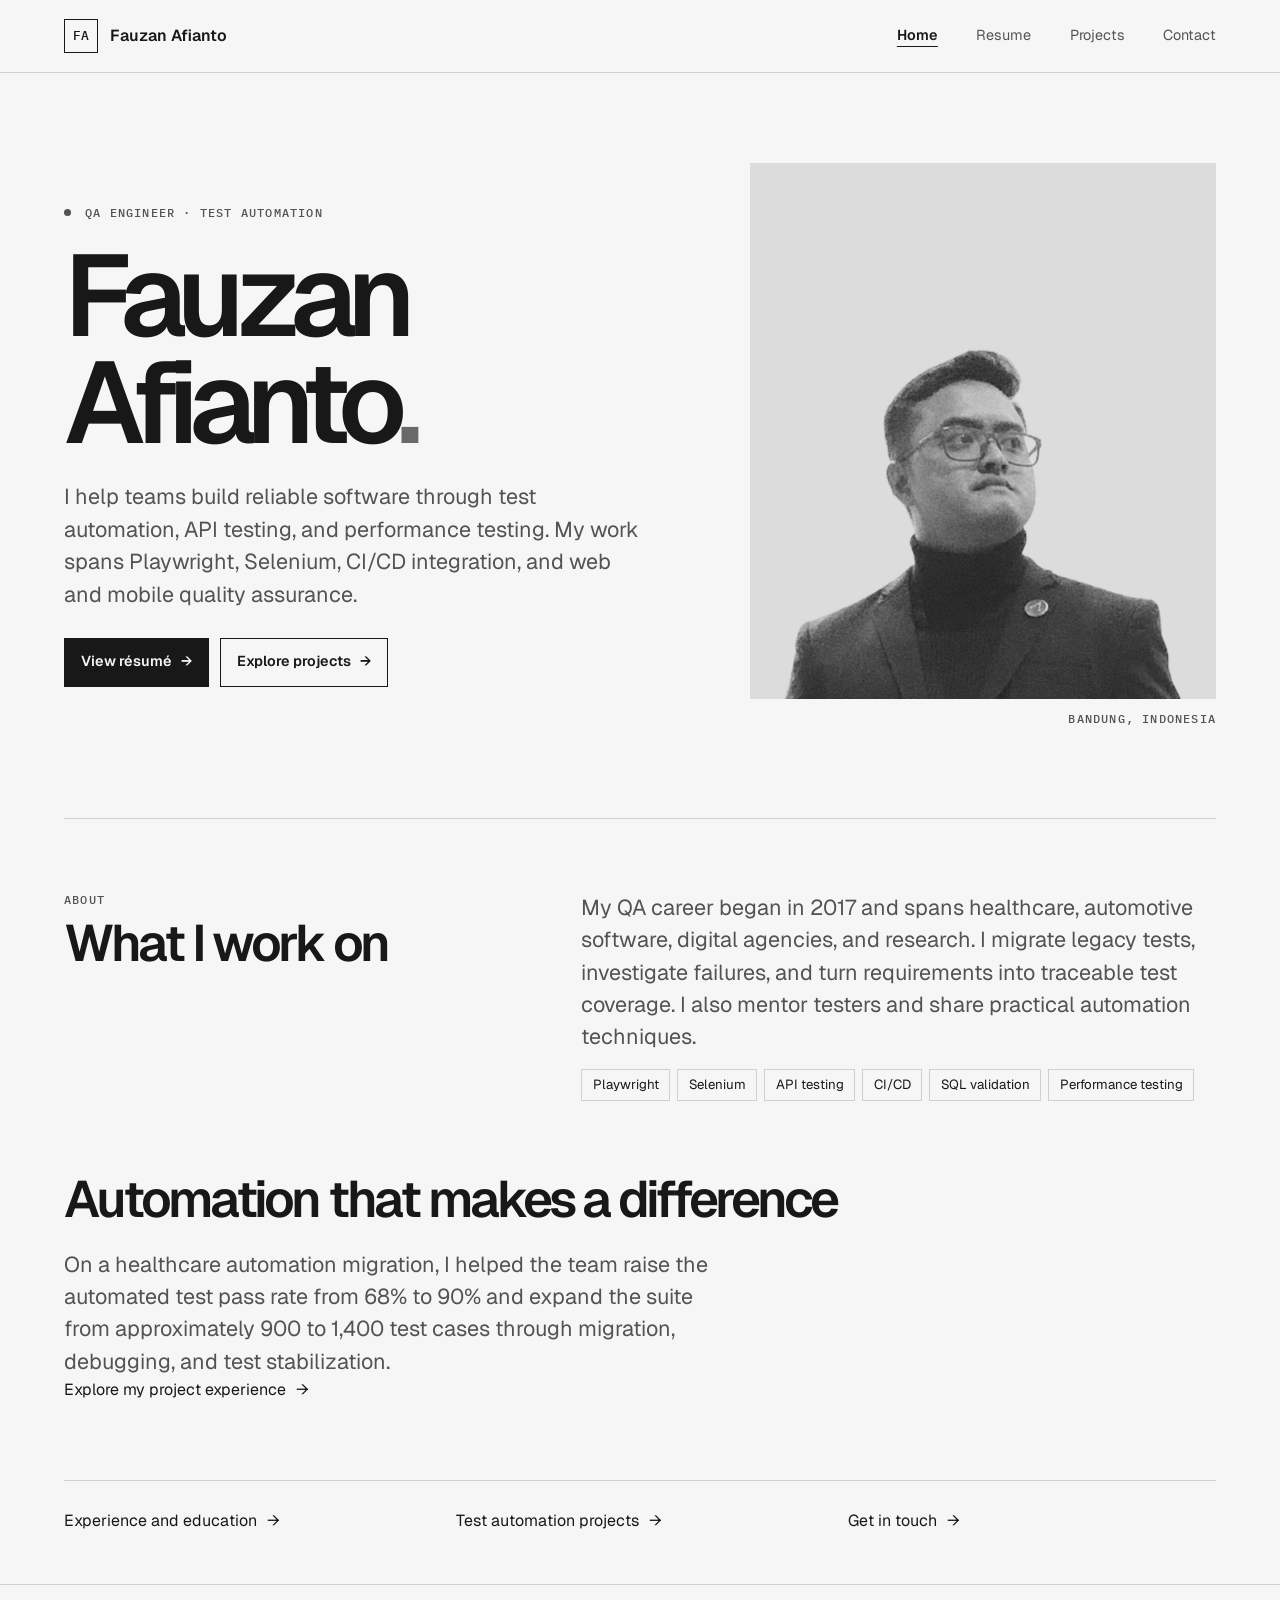
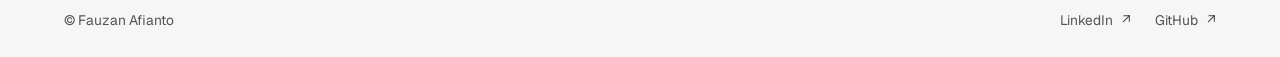
==== commit 8b1c31f5: "Highlight QA skills, project outcomes, and mentoring experience" ====
--- a/index.html
+++ b/index.html
@@ -3,7 +3,7 @@
 <head>
   <meta charset="utf-8">
   <meta name="viewport" content="width=device-width, initial-scale=1">
-  <meta name="description" content="Fauzan Afianto, software quality assurance consultant focused on test automation and testing architecture.">
+  <meta name="description" content="Fauzan Afianto — QA engineer with experience in Playwright, Selenium, API testing, SQL validation, CI/CD, and performance testing.">
   <meta name="theme-color" content="#f6f6f6">
   <title>Fauzan Afianto — Software Quality Assurance</title>
   <link rel="icon" href="assets/favicon.ico">
@@ -29,9 +29,9 @@
     <div class="wrap">
       <section class="hero" aria-labelledby="hero-title">
         <div class="hero-copy">
-          <p class="eyebrow"><span class="dot"></span> Software quality assurance</p>
+          <p class="eyebrow"><span class="dot"></span> QA engineer · Test automation</p>
           <h1 id="hero-title">Fauzan<br>Afianto<span>.</span></h1>
-          <p class="lede">I build test automation for web and mobile applications, with a focus on the architecture behind reliable tests.</p>
+          <p class="lede">I help teams build reliable software through test automation, API testing, and performance testing. My work spans Playwright, Selenium, CI/CD integration, and web and mobile quality assurance.</p>
           <div class="links">
             <a class="button primary" href="resume.html">View résumé<span aria-hidden="true">→</span></a>
             <a class="button secondary" href="projects.html">Explore projects<span aria-hidden="true">→</span></a>
@@ -49,11 +49,16 @@
           <h2 id="about-title">What I work on</h2>
         </div>
         <div>
-          <p class="lede">I’ve worked in software QA across consulting, product development, and research. I’m especially interested in automating mobile tests and building maintainable test frameworks.</p>
+          <p class="lede">My QA career began in 2017 and spans healthcare, automotive software, digital agencies, and research. I migrate legacy tests, investigate failures, and turn requirements into traceable test coverage. I also mentor testers and share practical automation techniques.</p>
           <ul class="tags" aria-label="Testing tools">
-            <li>Robot Framework</li><li>Appium</li><li>Selenium</li><li>Katalon Studio</li>
+            <li>Playwright</li><li>Selenium</li><li>API testing</li><li>CI/CD</li><li>SQL validation</li><li>Performance testing</li>
           </ul>
         </div>
+      </section>
+      <section class="section" aria-labelledby="impact">
+        <h2 id="impact">Automation that makes a difference</h2>
+        <p class="lede">On a healthcare automation migration, I helped the team raise the automated test pass rate from 68% to 90% and expand the suite from approximately 900 to 1,400 test cases through migration, debugging, and test stabilization.</p>
+        <p><a class="text-link" href="projects.html">Explore my project experience <span aria-hidden="true">→</span></a></p>
       </section>
       <div class="index-links">
         <a class="text-link" href="resume.html">Experience and education<span aria-hidden="true">→</span></a>
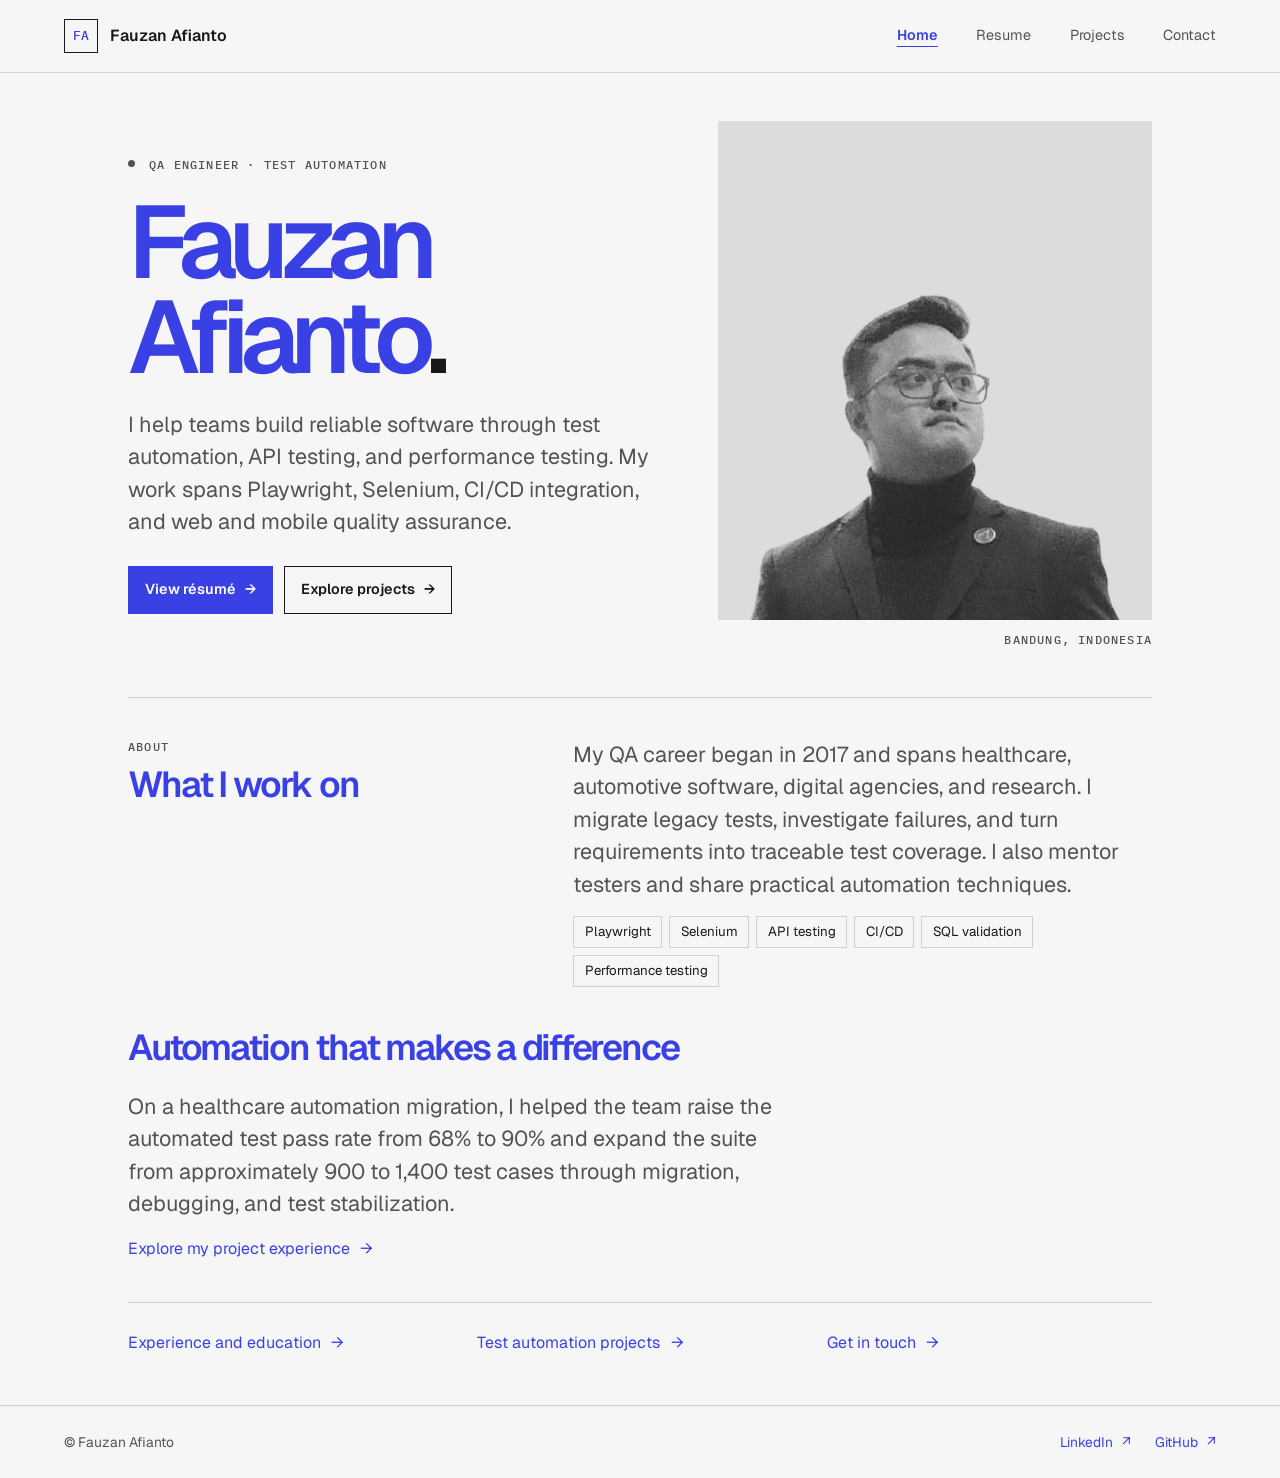
==== commit 98bc4b4c: "Refine page spacing and add bidirectional scroll navigation" ====
--- a/index.html
+++ b/index.html
@@ -12,7 +12,7 @@
   <link href="https://fonts.googleapis.com/css2?family=Geist:wght@400;500;600;700&amp;family=IBM+Plex+Mono:wght@400;500&amp;display=swap" rel="stylesheet">
   <link rel="stylesheet" href="css/styles.css">
 </head>
-<body>
+<body class="index-page">
   <a class="skip-link" href="#main">Skip to content</a>
   <header class="site-header">
     <div class="wrap header-inner">
@@ -67,7 +67,7 @@
       </div>
     </div>
   </main>
-  <footer class="site-footer">
+  <footer class="site-footer" id="page-end">
     <div class="wrap footer-inner">
       <span>© Fauzan Afianto</span>
       <div class="links">
@@ -76,5 +76,6 @@
       </div>
     </div>
   </footer>
+  <script src="js/navigation.js" defer></script>
 </body>
 </html>
--- a/css/styles.css
+++ b/css/styles.css
@@ -2,6 +2,8 @@
   color-scheme: light;
   --paper: #f6f6f6;
   --ink: #181818;
+  --blue: #3a41e4;
+  --blue-hover: #2c32bd;
   --muted: #535353;
   --line: #d0d0d0;
   --soft: #e9e9e9;
@@ -25,6 +27,7 @@
 :focus-visible { outline: 2px solid currentColor; outline-offset: 5px; }
 .wrap { width: min(calc(100% - 2 * var(--gutter)), 74rem); margin-inline: auto; }
 h1, h2, h3, p, figure { margin: 0; }
+h1, h2 { color: var(--blue); }
 h1, h2, h3 { font-weight: 600; text-wrap: balance; }
 h1 { font-size: clamp(3.3rem, 9vw, 8rem); line-height: .93; letter-spacing: -.085em; }
 h2 { font-size: clamp(2rem, 4vw, 3.6rem); line-height: 1.04; letter-spacing: -.06em; }
@@ -45,6 +48,7 @@
 }
 .brand { display: inline-flex; align-items: center; gap: .75rem; font-weight: 600; text-decoration: none; }
 .monogram {
+  color: var(--blue);
   display: grid;
   place-items: center;
   width: 2.15rem;
@@ -54,7 +58,7 @@
 }
 nav { display: flex; flex-wrap: wrap; gap: .1rem clamp(.95rem, 3vw, 2.5rem); }
 nav a { padding-block: .6rem; color: var(--muted); font-size: .9rem; text-decoration: none; }
-nav a:hover, nav a[aria-current="page"] { color: var(--ink); text-decoration: underline; text-underline-offset: .45em; }
+nav a:hover, nav a[aria-current="page"] { color: var(--blue); text-decoration: underline; text-underline-offset: .45em; }
 nav a[aria-current="page"] { font-weight: 600; }
 
 .hero {
@@ -65,7 +69,7 @@
   padding-block: clamp(2.8rem, 7vw, 6rem);
 }
 .hero h1 { margin-block: 1.25rem 1.5rem; }
-.hero h1 span { color: #696969; }
+.hero h1 span { color: var(--ink); }
 .eyebrow, figcaption {
   color: var(--muted);
   font: 500 .75rem/1.5 var(--mono);
@@ -94,10 +98,11 @@
   font-size: .9rem;
   transition: background-color .18s ease, color .18s ease;
 }
-.primary { background: var(--ink); color: var(--paper); }
-.primary:hover { background: #393939; }
+.primary { background: var(--blue); border-color: var(--blue); color: #fff; }
+.primary:hover { background: var(--blue-hover); border-color: var(--blue-hover); }
 .primary:focus-visible { outline-color: var(--ink); }
 .secondary:hover { background: var(--soft); }
+.text-link { color: var(--blue); }
 .text-link:hover { text-decoration: underline; text-underline-offset: .22em; }
 .text-link span, .button span { flex: none; }
 
@@ -136,6 +141,7 @@
 .skill-grid { grid-template-columns: repeat(2, minmax(0, 1fr)); border-top: 1px solid var(--line); padding-top: 1.45rem; }
 
 .featured { align-items: end; background: var(--ink); color: var(--paper); margin-bottom: clamp(2.5rem, 6vw, 5rem); padding: clamp(1.5rem, 5vw, 3.5rem); }
+.featured h2, .featured .text-link { color: #fff; }
 .featured .eyebrow { color: #c5c5c5; }
 .featured .links { margin-top: 1rem; }
 .featured .text-link { text-decoration: underline; text-underline-offset: .22em; }
@@ -151,7 +157,8 @@
   transition: background-color .18s ease, border-color .18s ease;
 }
 .contact-card:hover { border-color: var(--ink); background: var(--soft); }
-.contact-card strong { display: flex; justify-content: space-between; gap: .5rem; align-items: baseline; font-size: clamp(1.6rem, 4vw, 2.6rem); letter-spacing: -.04em; }
+.contact-card strong {
+  color: var(--blue); display: flex; justify-content: space-between; gap: .5rem; align-items: baseline; font-size: clamp(1.6rem, 4vw, 2.6rem); letter-spacing: -.04em; }
 .contact-card strong span { font-size: 1.25rem; }
 .site-footer { border-top: 1px solid var(--line); color: var(--muted); font-size: .86rem; }
 
@@ -166,12 +173,66 @@
   nav { width: 100%; justify-content: space-between; }
   .record, .skill-grid, .contact-grid { grid-template-columns: 1fr; }
 }
+/* A consistent reading measure and spacing rhythm for the resume. */
+.resume-page main > .wrap { max-width: 64rem; }
+.resume-page .page-intro { padding-block: clamp(2.5rem, 5vw, 4rem) 2.5rem; }
+.resume-page h1 { font-size: clamp(3.25rem, 7vw, 5.5rem); }
+.resume-page .page-intro .lede { margin-top: .9rem; }
+.resume-page .page-intro .button { margin-top: 1.25rem; }
+.resume-page .section { padding-bottom: 2.5rem; }
+.resume-page .section > h2 {
+  font-size: clamp(1.65rem, 3vw, 2.25rem);
+  line-height: 1.15;
+  letter-spacing: -.045em;
+  margin-bottom: 1rem;
+}
+.resume-page .record {
+  grid-template-columns: minmax(0, 1fr) minmax(0, 3fr);
+  gap: .75rem 2rem;
+  padding-block: 1.5rem;
+}
+.resume-page .record:last-child { padding-bottom: 0; }
+.resume-page .record > * { min-width: 0; }
+.resume-page .record h3 { font-size: 1.18rem; line-height: 1.35; }
+.resume-page .record p:not([class]) { max-width: none; line-height: 1.65; }
+.resume-page .record p:not([class]) + p:not([class]) { margin-top: .75rem; }
+.resume-page .record p + h3 { margin-top: 1.5rem; }
+.resume-page .record > div h3 + p:not([class]) { margin-top: .6rem; }
+.resume-page .record-meta { margin-block: .35rem .75rem; }
+.resume-page .record .eyebrow {
+  letter-spacing: .04em;
+  padding-top: .2rem;
+  font-size: .75rem;
+}
+.resume-page .skill-grid {
+  gap: 1.5rem 2rem;
+  padding-top: 1.5rem;
+}
+.resume-page .skill-grid h3 { font-size: 1.05rem; }
+.resume-page .tags { margin-top: .75rem; gap: .4rem; }
+.resume-page .section > ul { margin-block: .75rem 0; padding-left: 1.25rem; }
+.resume-page .section > ul li + li { margin-top: .35rem; }
+
+@media (max-width: 44rem) {
+  .resume-page .record, .resume-page .skill-grid { grid-template-columns: 1fr; }
+  .resume-page .record { gap: .65rem; padding-block: 1.25rem; }
+  .resume-page .section { padding-bottom: 2rem; }
+  .resume-page .page-intro { padding-bottom: 2rem; }
+}
+@media print {
+  .resume-page main > .wrap { max-width: none; }
+  .resume-page .page-intro { padding-block: 0 1.5rem; }
+  .resume-page h1 { font-size: 36pt; }
+  .resume-page .section { padding-bottom: 1.5rem; }
+}
+
 @media (prefers-reduced-motion: reduce) {
   html { scroll-behavior: auto; }
   *, *::before, *::after { transition: none !important; }
 }
 @media print {
   body { background: white; color: black; }
+  h1, h2, .text-link { color: black; }
   .site-header, .site-footer, .page-intro .button, .skip-link { display: none; }
   .wrap { width: 100%; }
   .page-intro { padding-top: 0; }
@@ -179,3 +240,52 @@
   h2 { font-size: 24pt; }
   .record, .skill-grid { break-inside: avoid; }
 }
+
+
+/* Shared page rhythm and compact dates. */
+.index-page main > .wrap, .projects-page main > .wrap, .contact-page main > .wrap { max-width: 64rem; }
+.projects-page .page-intro, .contact-page .page-intro { padding-block: clamp(2.5rem, 5vw, 4rem) 2.5rem; }
+.projects-page h1, .contact-page h1 { font-size: clamp(3.25rem, 7vw, 5.5rem); }
+.index-page h2, .projects-page h2 { font-size: clamp(1.65rem, 3vw, 2.25rem); line-height: 1.15; }
+.index-page .hero { gap: 3rem; padding-block: 3rem; }
+.index-page .hero h1 { font-size: clamp(3.5rem, 8vw, 6.5rem); }
+.index-page .overview { padding-block: 2.5rem; gap: 2rem; }
+.index-page .section, .projects-page .section { padding-bottom: 2.5rem; }
+.index-page .section > p + p { margin-top: 1rem; }
+.projects-page .record { gap: 1rem 2rem; padding-block: 1.5rem; }
+.projects-page .record h3 { font-size: 1.18rem; line-height: 1.35; }
+.projects-page .record p:not([class]) { max-width: none; }
+.projects-page .record p + p:not([class]) { margin-top: .75rem; }
+.projects-page .featured { padding: 2rem; margin-bottom: 2.5rem; gap: 2rem; }
+.contact-page .contact-grid { gap: 1.5rem; padding-bottom: 3rem; }
+.contact-page .contact-card { padding: 2rem; gap: .5rem; }
+.resume-page .career-record { display: block; }
+.resume-page .career-date {
+  display: inline-block;
+  margin-bottom: .6rem;
+  padding: .2rem .6rem;
+  border-left: 2px solid var(--blue);
+  background: #ececfa;
+  color: var(--blue-hover);
+  font: 500 .78rem/1.5 var(--mono);
+}
+.resume-page .career-record > div { max-width: 72ch; }
+body { opacity: 1; transition: opacity 180ms ease; }
+body.is-leaving { opacity: 0; }
+@keyframes page-arrival { from { opacity: 0; } to { opacity: 1; } }
+body.page-arrival { animation: page-arrival 240ms ease both; }
+@media (max-width: 44rem) {
+  .index-page .hero { gap: 2rem; padding-block: 2rem; }
+  .projects-page .record, .projects-page .featured { grid-template-columns: 1fr; }
+  .projects-page .record { gap: .75rem; }
+  .index-page .overview, .projects-page .featured { padding-block: 2rem; }
+  .contact-page .contact-card { padding: 1.5rem; }
+}
+@media (prefers-reduced-motion: reduce) {
+  body, body.page-arrival { animation: none; transition: none; }
+}
+@media print {
+  body.is-leaving { opacity: 1; }
+  .resume-page .career-date { color: black; background: none; }
+}
+.resume-page .career-record .career-date + h3 { margin-top: 0; }
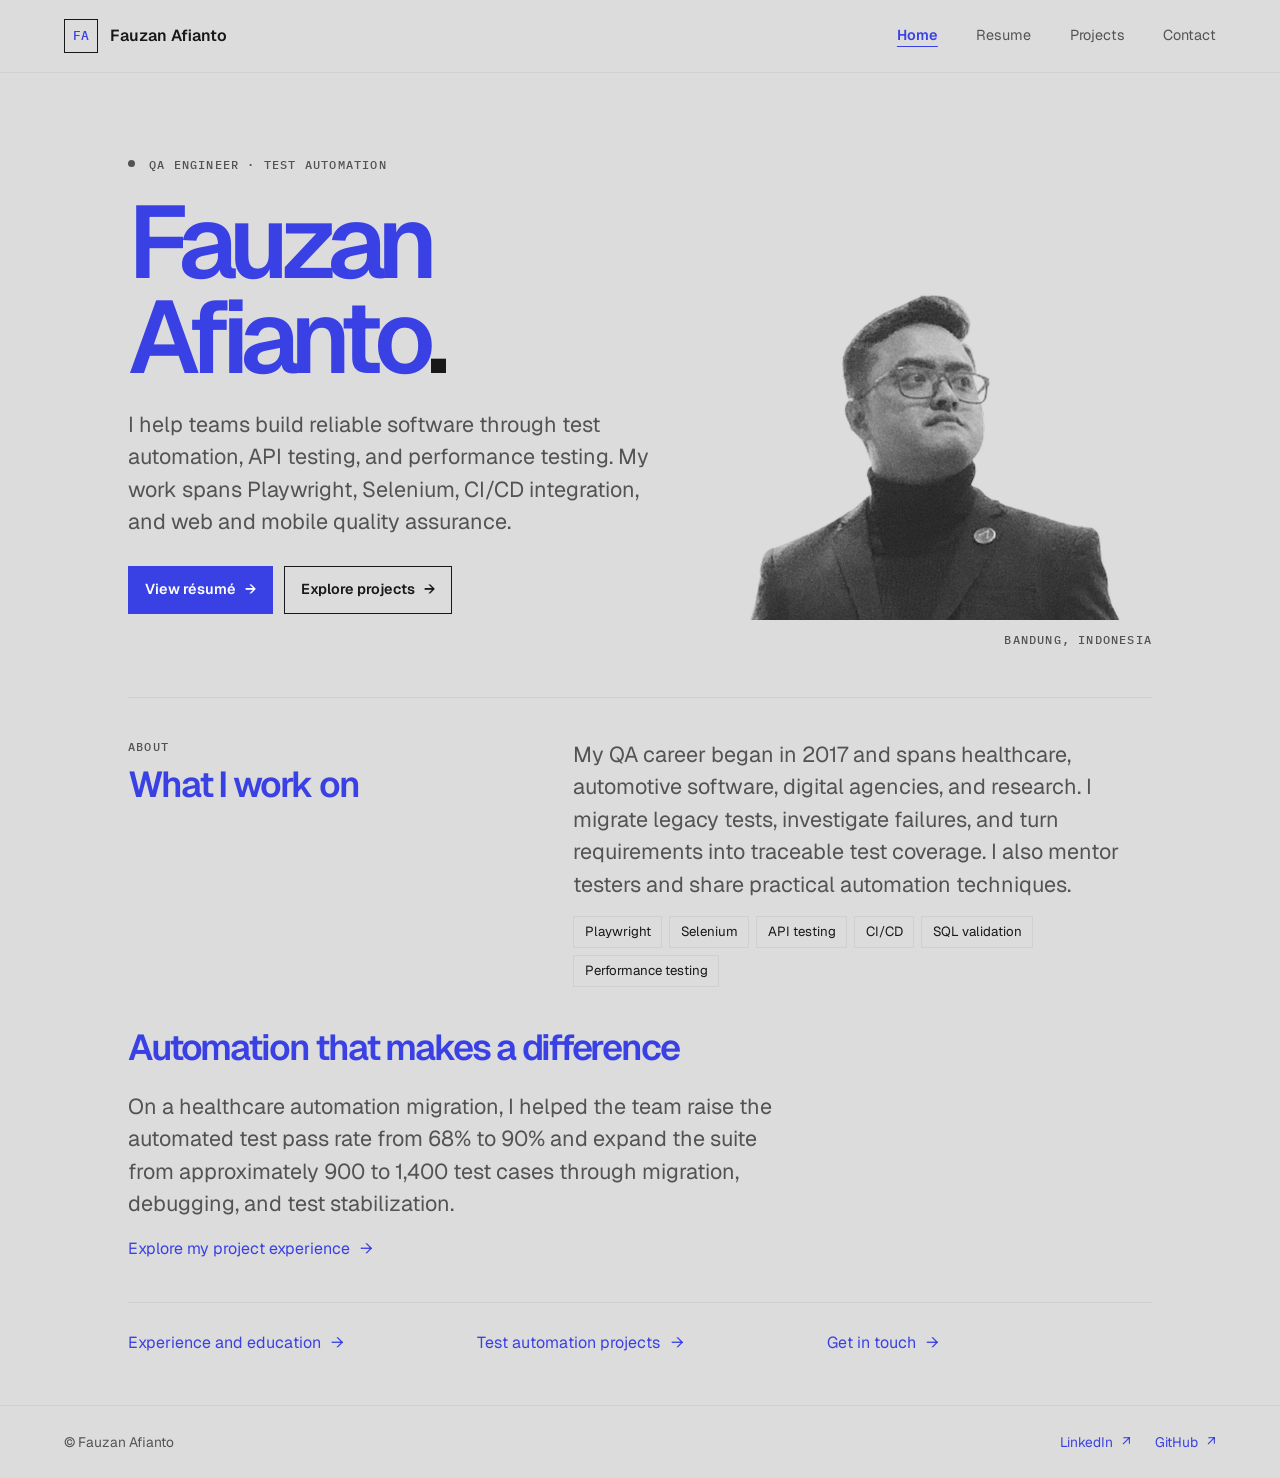
==== commit 8f48d63d: "Experiment with portrait gray, wider resume entries, and softer page transitions" ====
--- a/index.html
+++ b/index.html
@@ -4,7 +4,7 @@
   <meta charset="utf-8">
   <meta name="viewport" content="width=device-width, initial-scale=1">
   <meta name="description" content="Fauzan Afianto — QA engineer with experience in Playwright, Selenium, API testing, SQL validation, CI/CD, and performance testing.">
-  <meta name="theme-color" content="#f6f6f6">
+  <meta name="theme-color" content="#dcdcdc">
   <title>Fauzan Afianto — Software Quality Assurance</title>
   <link rel="icon" href="assets/favicon.ico">
   <link rel="preconnect" href="https://fonts.googleapis.com">
--- a/css/styles.css
+++ b/css/styles.css
@@ -1,6 +1,7 @@
 :root {
   color-scheme: light;
-  --paper: #f6f6f6;
+  --paper: #dcdcdc;
+  --page-fade-out: 240ms;
   --ink: #181818;
   --blue: #3a41e4;
   --blue-hover: #2c32bd;
@@ -12,7 +13,7 @@
 }
 
 *, *::before, *::after { box-sizing: border-box; }
-html { scroll-behavior: smooth; }
+html { scroll-behavior: smooth; background: var(--paper); }
 body {
   margin: 0;
   min-height: 100vh;
@@ -84,7 +85,7 @@
   aspect-ratio: 4 / 4.6;
   object-fit: cover;
   object-position: center top;
-  background: #dcdcdc;
+  background: var(--paper);
   filter: grayscale(1);
 }
 figcaption { padding-top: .7rem; text-align: right; }
@@ -269,11 +270,11 @@
   color: var(--blue-hover);
   font: 500 .78rem/1.5 var(--mono);
 }
-.resume-page .career-record > div { max-width: 72ch; }
-body { opacity: 1; transition: opacity 180ms ease; }
+.resume-page .career-record > div { max-width: none; }
+body { opacity: 1; transition: opacity var(--page-fade-out) cubic-bezier(.22, 1, .36, 1); }
 body.is-leaving { opacity: 0; }
 @keyframes page-arrival { from { opacity: 0; } to { opacity: 1; } }
-body.page-arrival { animation: page-arrival 240ms ease both; }
+body.page-arrival { animation: page-arrival 520ms ease-in-out backwards; }
 @media (max-width: 44rem) {
   .index-page .hero { gap: 2rem; padding-block: 2rem; }
   .projects-page .record, .projects-page .featured { grid-template-columns: 1fr; }
@@ -289,3 +290,11 @@
   .resume-page .career-date { color: black; background: none; }
 }
 .resume-page .career-record .career-date + h3 { margin-top: 0; }
+
+@media (prefers-reduced-motion: no-preference) {
+  @view-transition { navigation: auto; }
+  ::view-transition-old(root), ::view-transition-new(root) {
+    animation-duration: 520ms;
+    animation-timing-function: ease-in-out;
+  }
+}
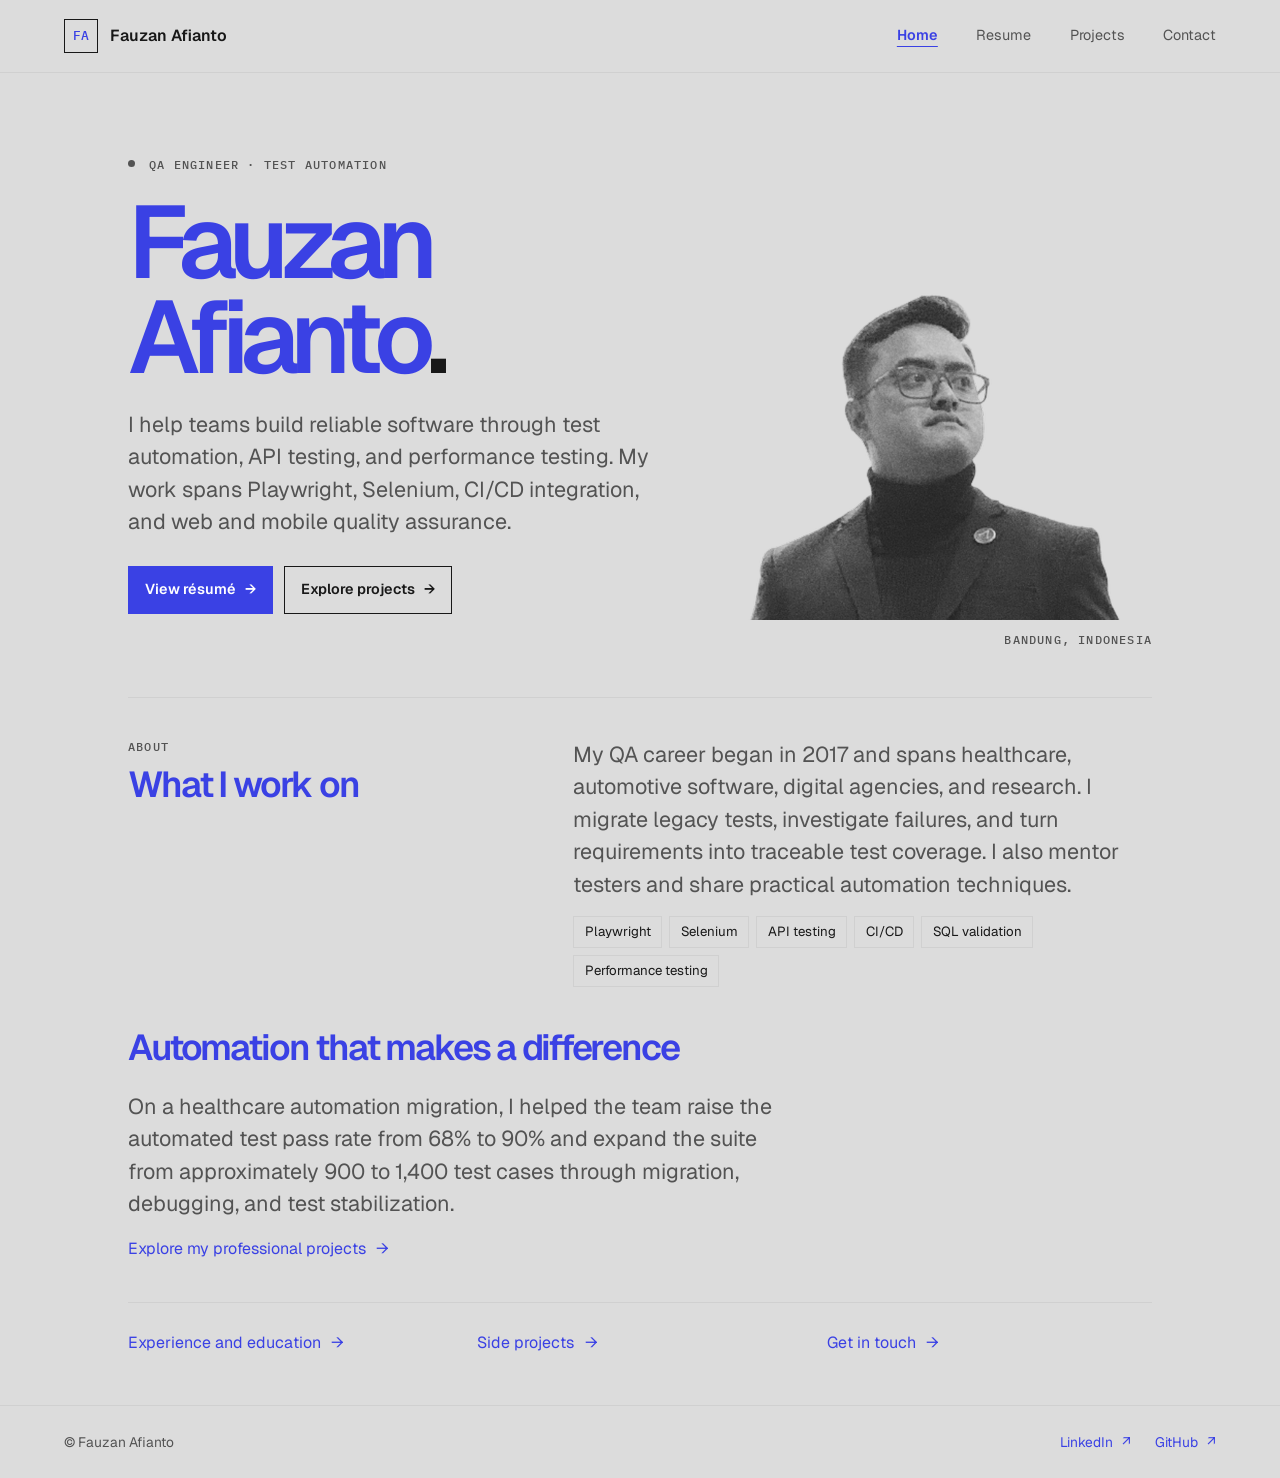
==== commit c6fbba99: "Showcase KuloWargi on the side projects page" ====
--- a/index.html
+++ b/index.html
@@ -58,11 +58,11 @@
       <section class="section" aria-labelledby="impact">
         <h2 id="impact">Automation that makes a difference</h2>
         <p class="lede">On a healthcare automation migration, I helped the team raise the automated test pass rate from 68% to 90% and expand the suite from approximately 900 to 1,400 test cases through migration, debugging, and test stabilization.</p>
-        <p><a class="text-link" href="projects.html">Explore my project experience <span aria-hidden="true">→</span></a></p>
+        <p><a class="text-link" href="resume.html#assignments">Explore my professional projects <span aria-hidden="true">→</span></a></p>
       </section>
       <div class="index-links">
         <a class="text-link" href="resume.html">Experience and education<span aria-hidden="true">→</span></a>
-        <a class="text-link" href="projects.html">Test automation projects<span aria-hidden="true">→</span></a>
+        <a class="text-link" href="projects.html">Side projects<span aria-hidden="true">→</span></a>
         <a class="text-link" href="contact.html">Get in touch<span aria-hidden="true">→</span></a>
       </div>
     </div>
--- a/css/styles.css
+++ b/css/styles.css
@@ -298,3 +298,24 @@
     animation-timing-function: ease-in-out;
   }
 }
+
+
+.side-project-intro .lede { margin-top: .75rem; }
+.side-project-intro .button { margin-top: 1.25rem; }
+.project-gallery {
+  display: grid;
+  grid-template-columns: repeat(3, minmax(0, 1fr));
+  gap: clamp(.75rem, 3vw, 2rem);
+  margin-block: 2rem;
+}
+.project-gallery img {
+  display: block;
+  width: 100%;
+  height: auto;
+  border: 1px solid var(--line);
+  border-radius: .75rem;
+}
+.project-gallery figcaption { text-align: left; letter-spacing: .04em; }
+@media (max-width: 33rem) {
+  .project-gallery { grid-template-columns: minmax(0, 18rem); justify-content: center; }
+}
